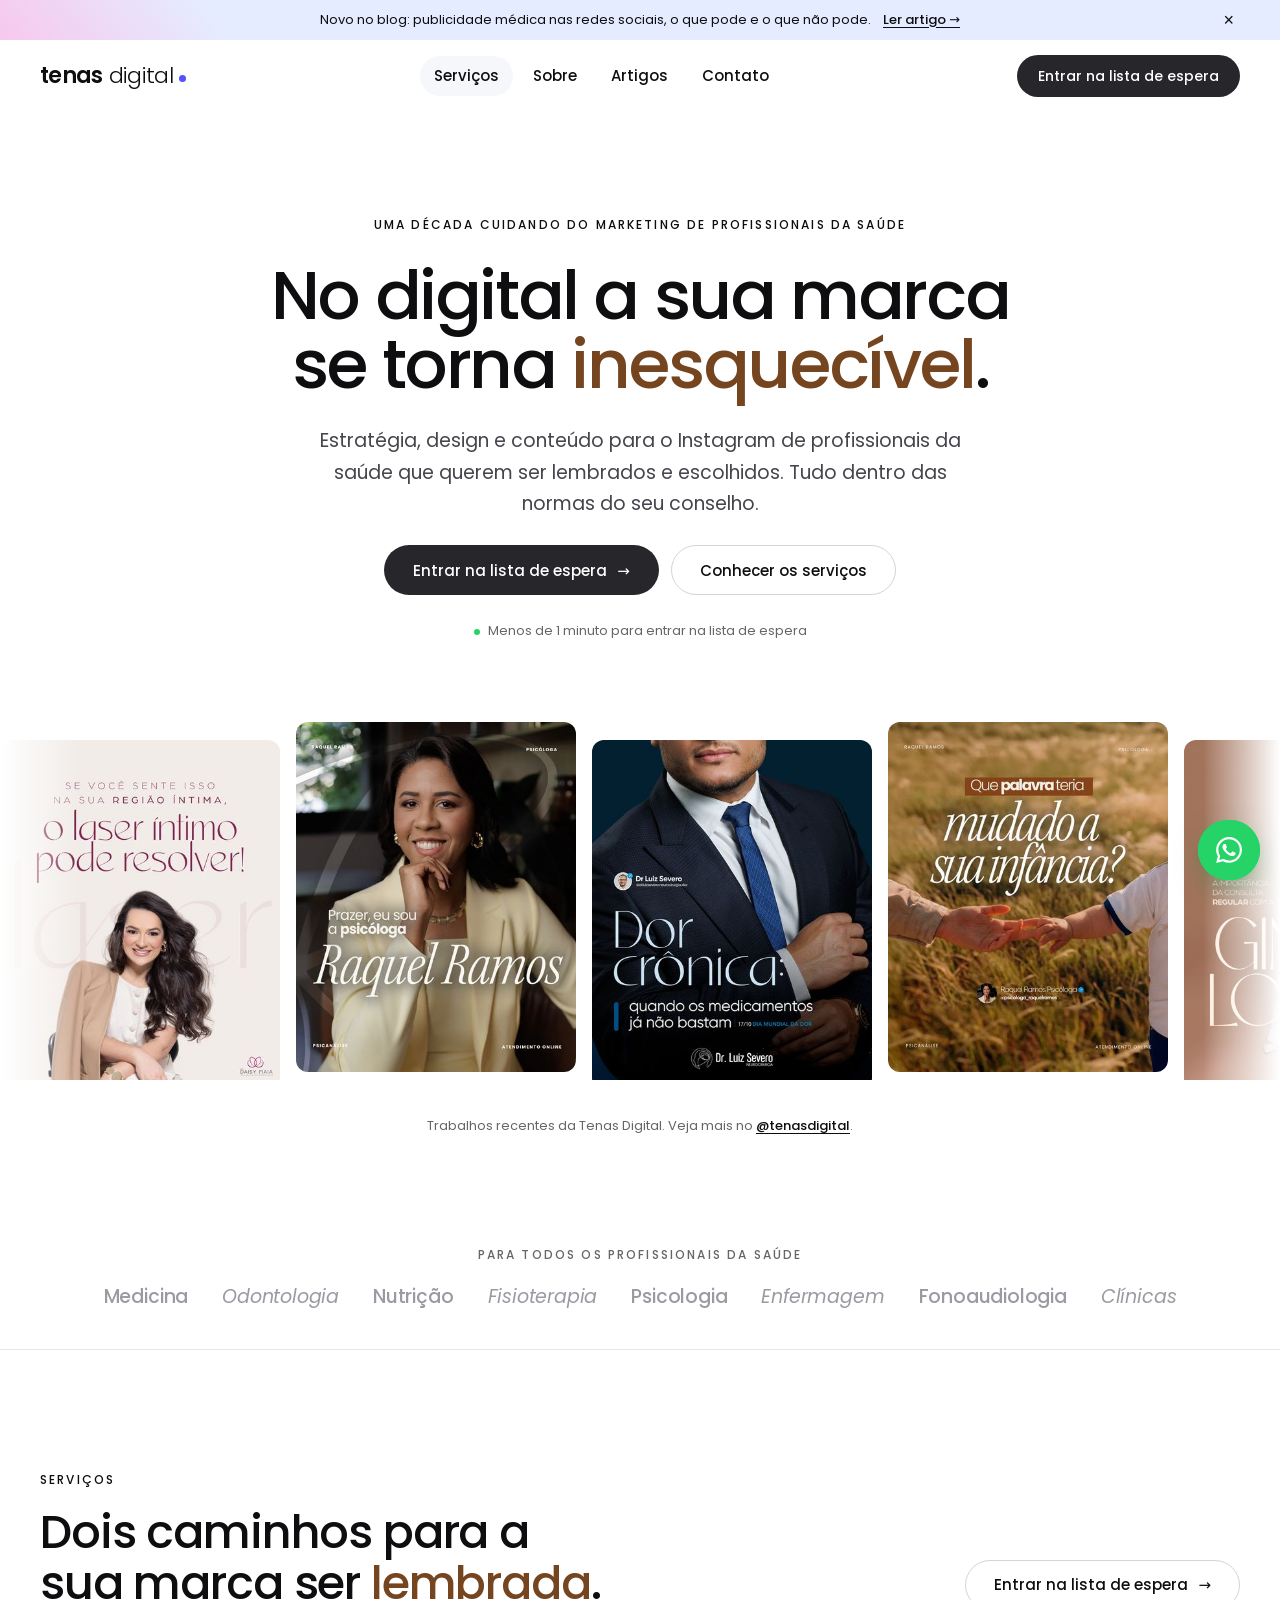
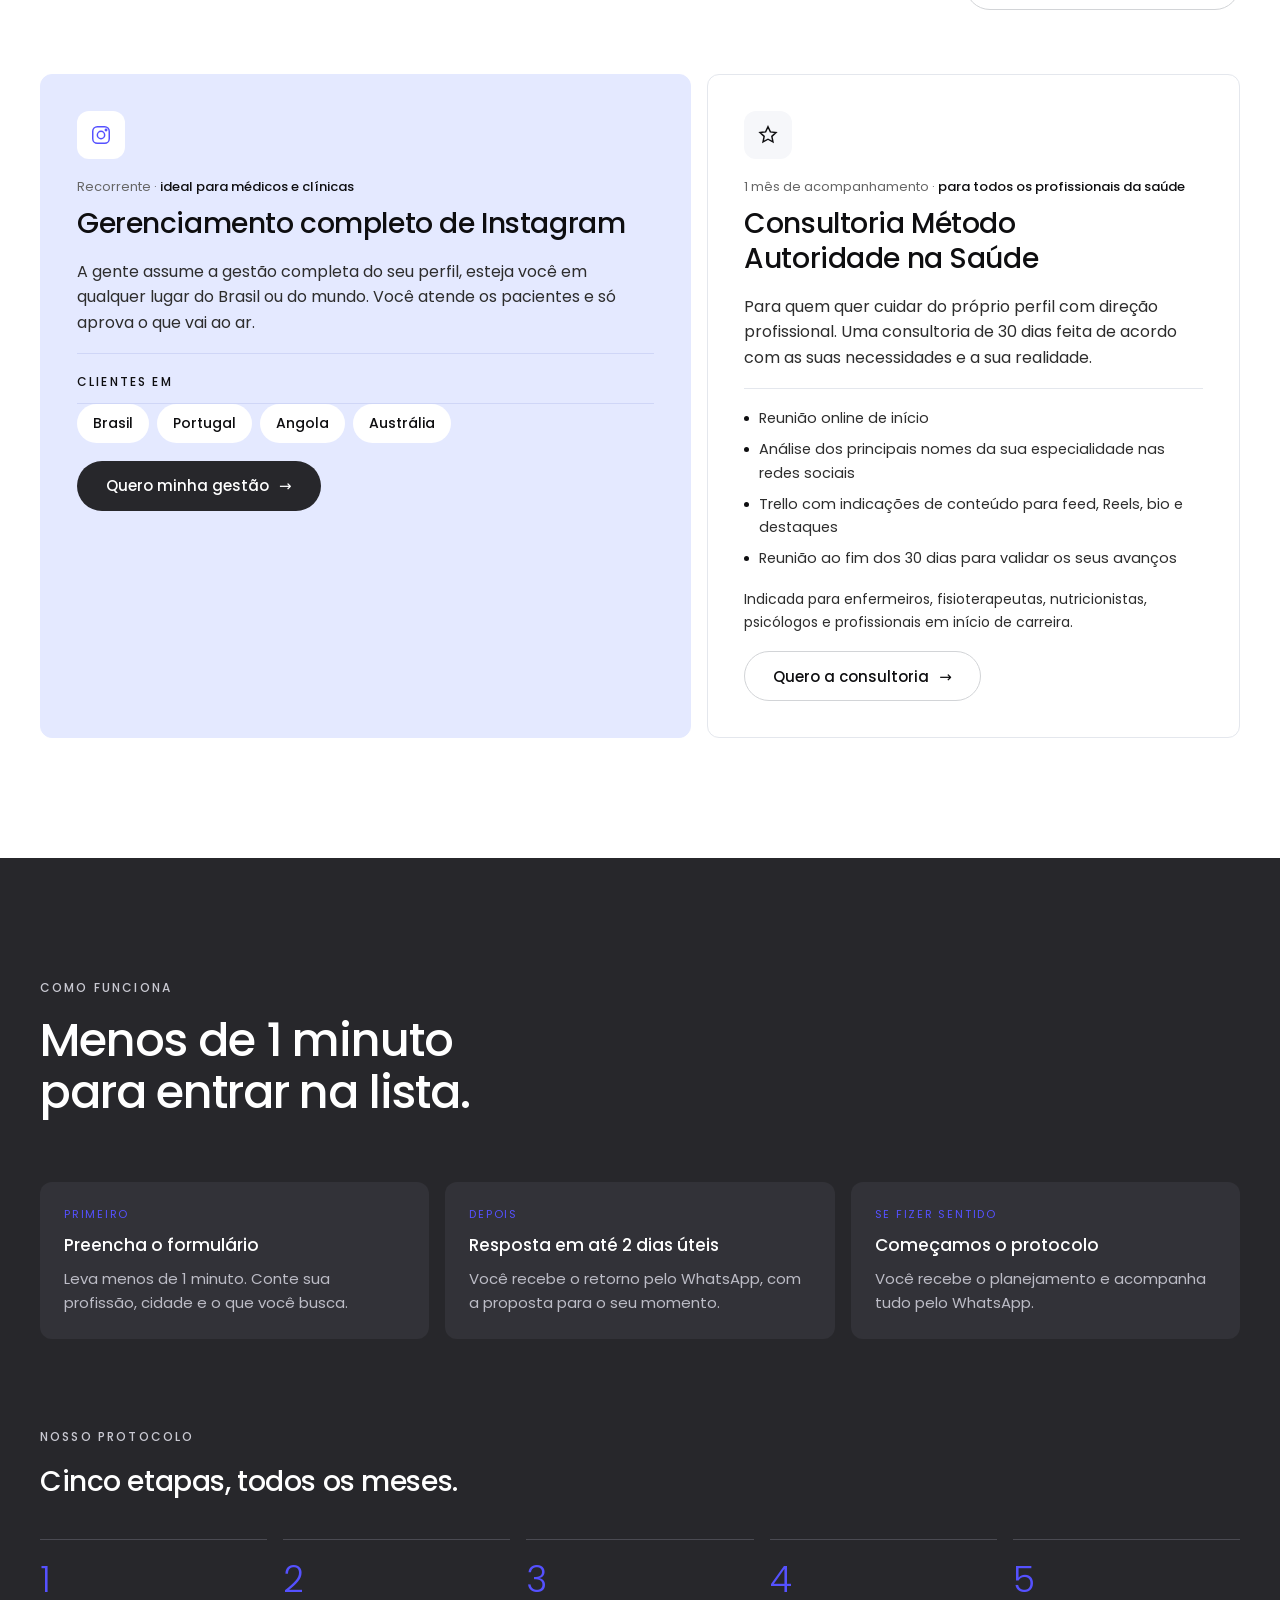
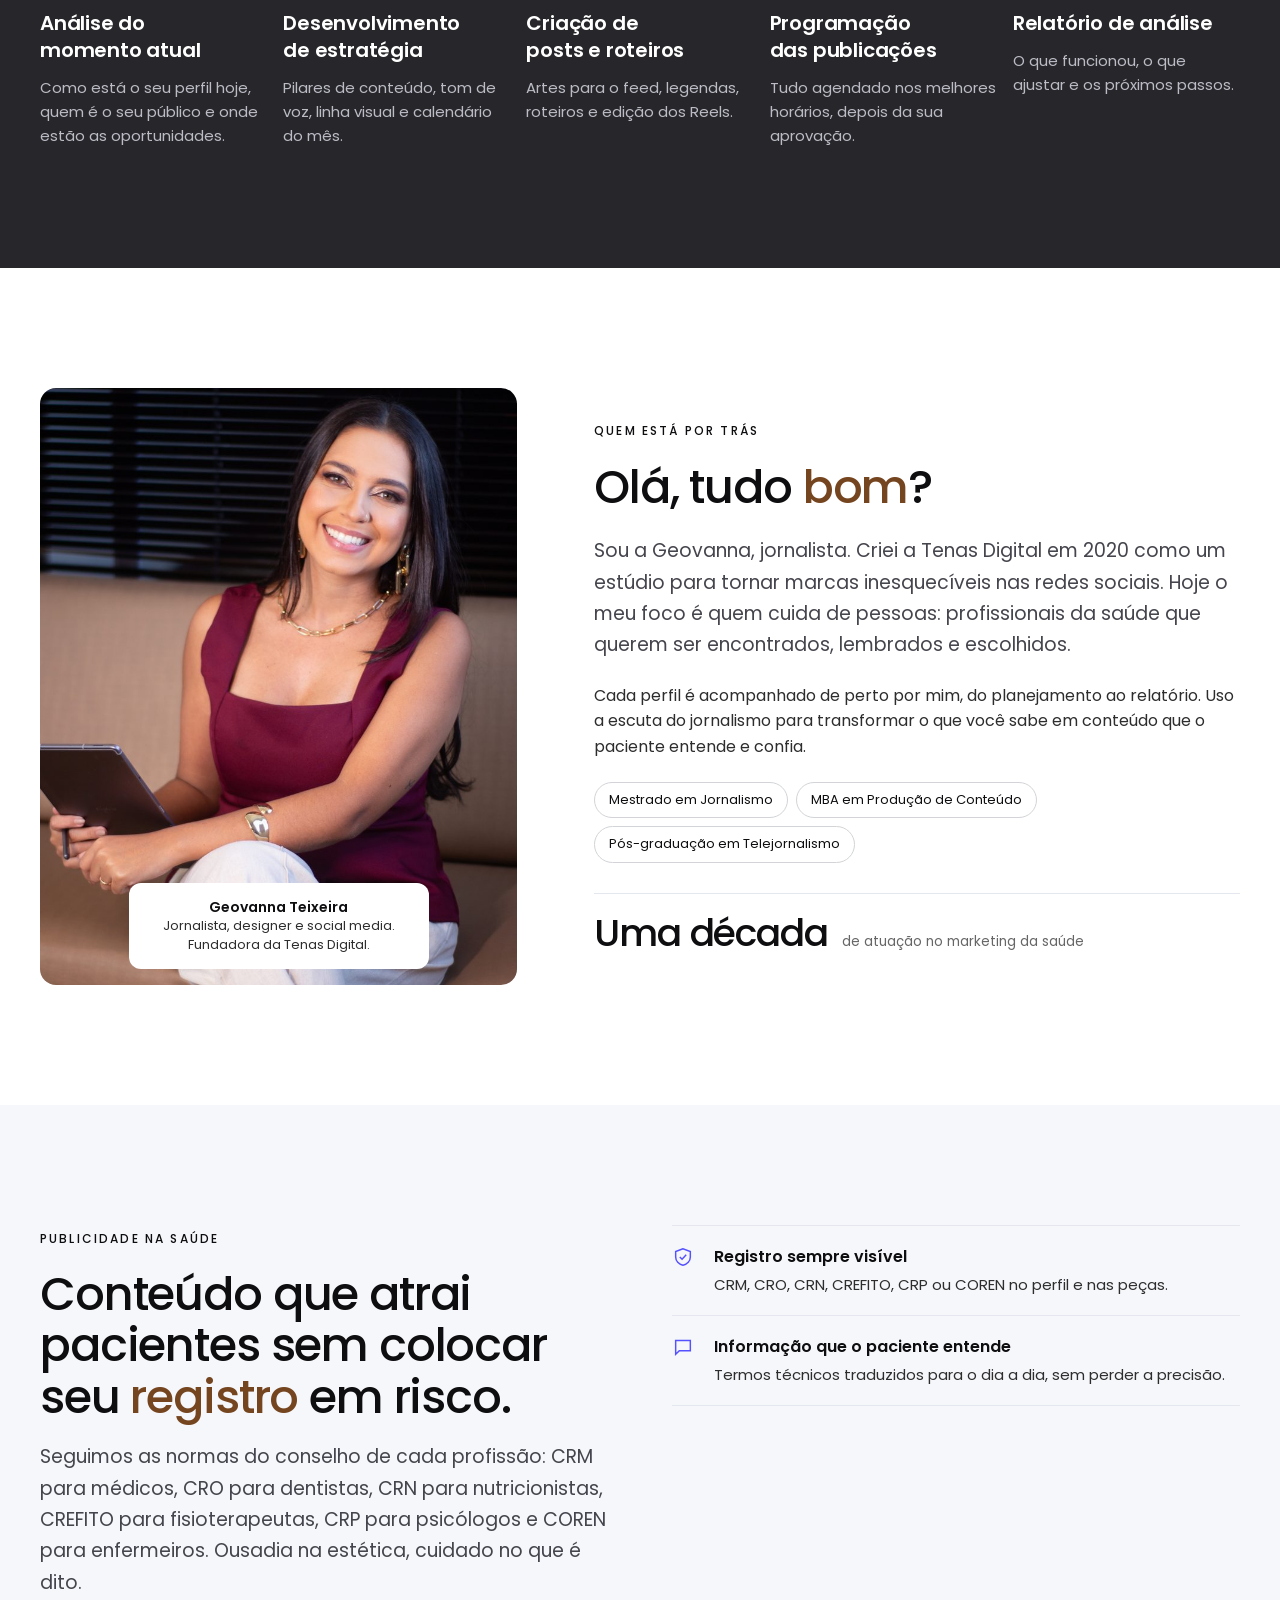
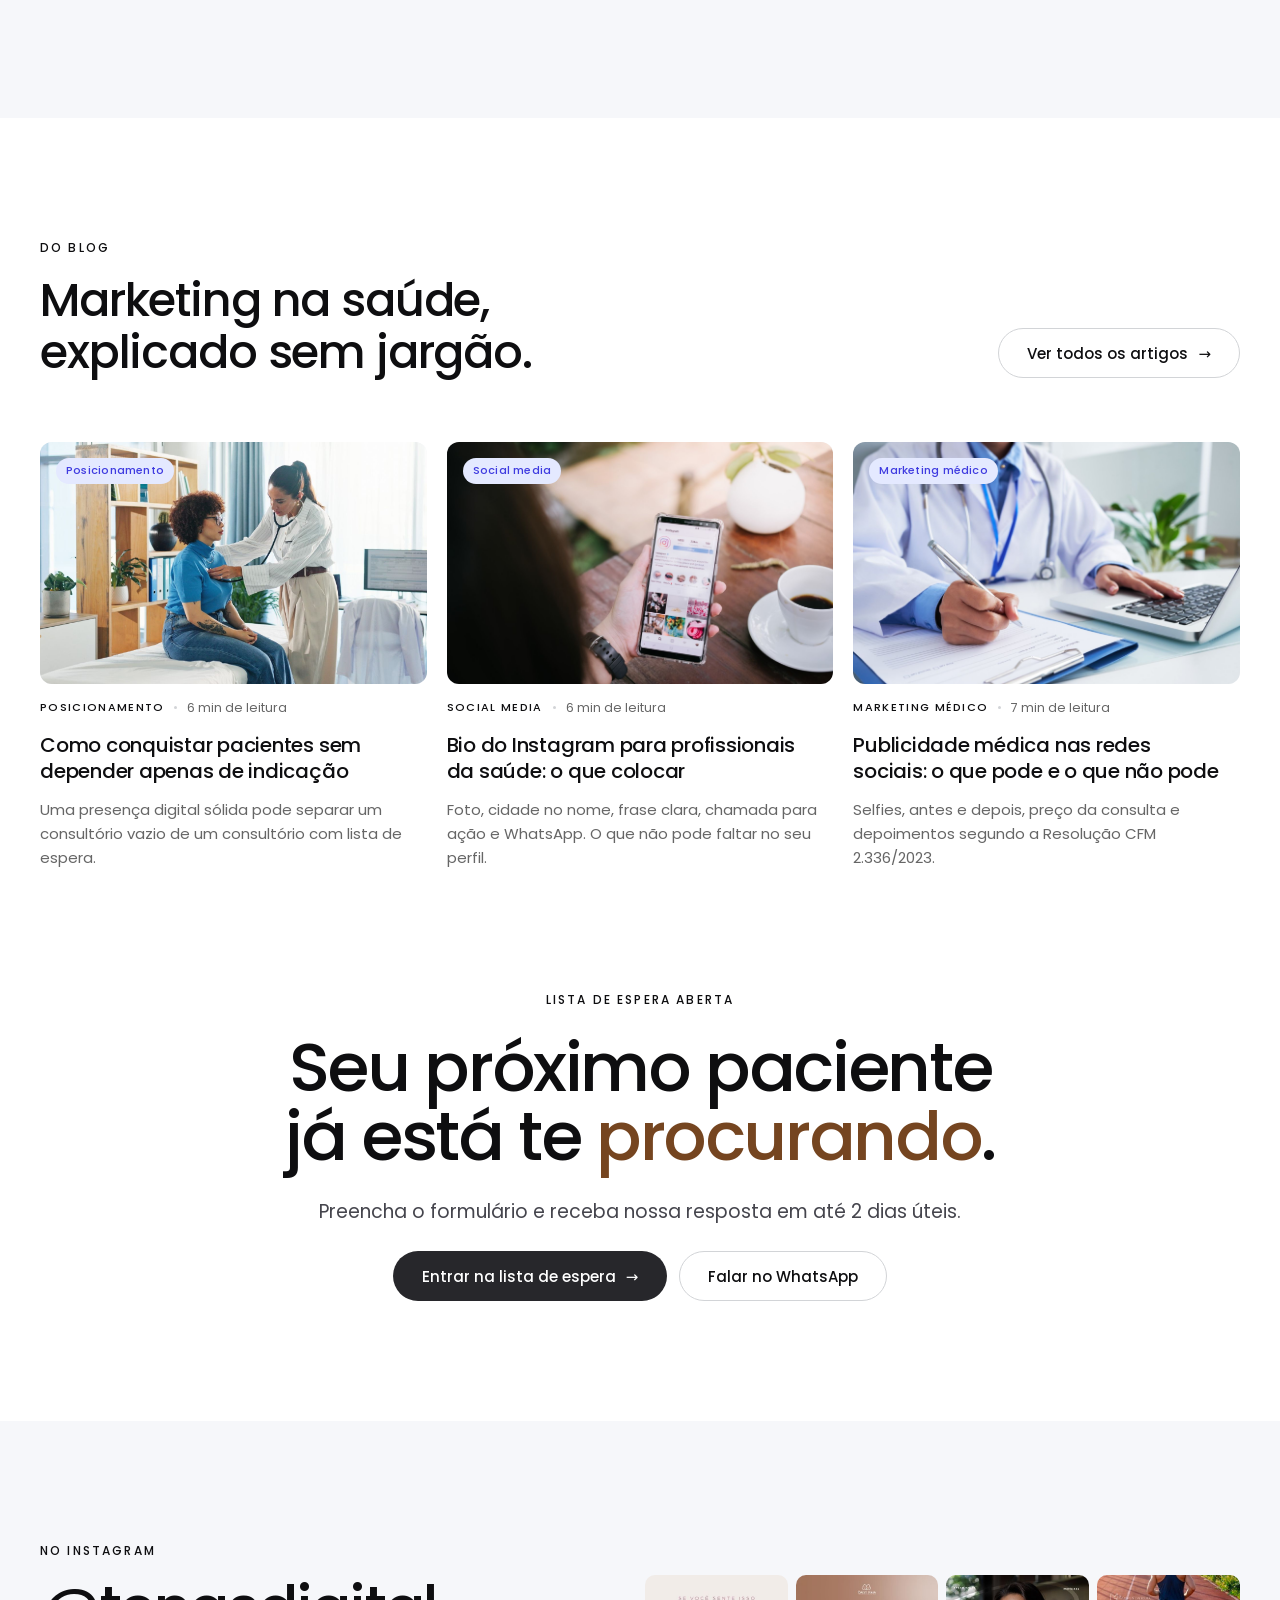
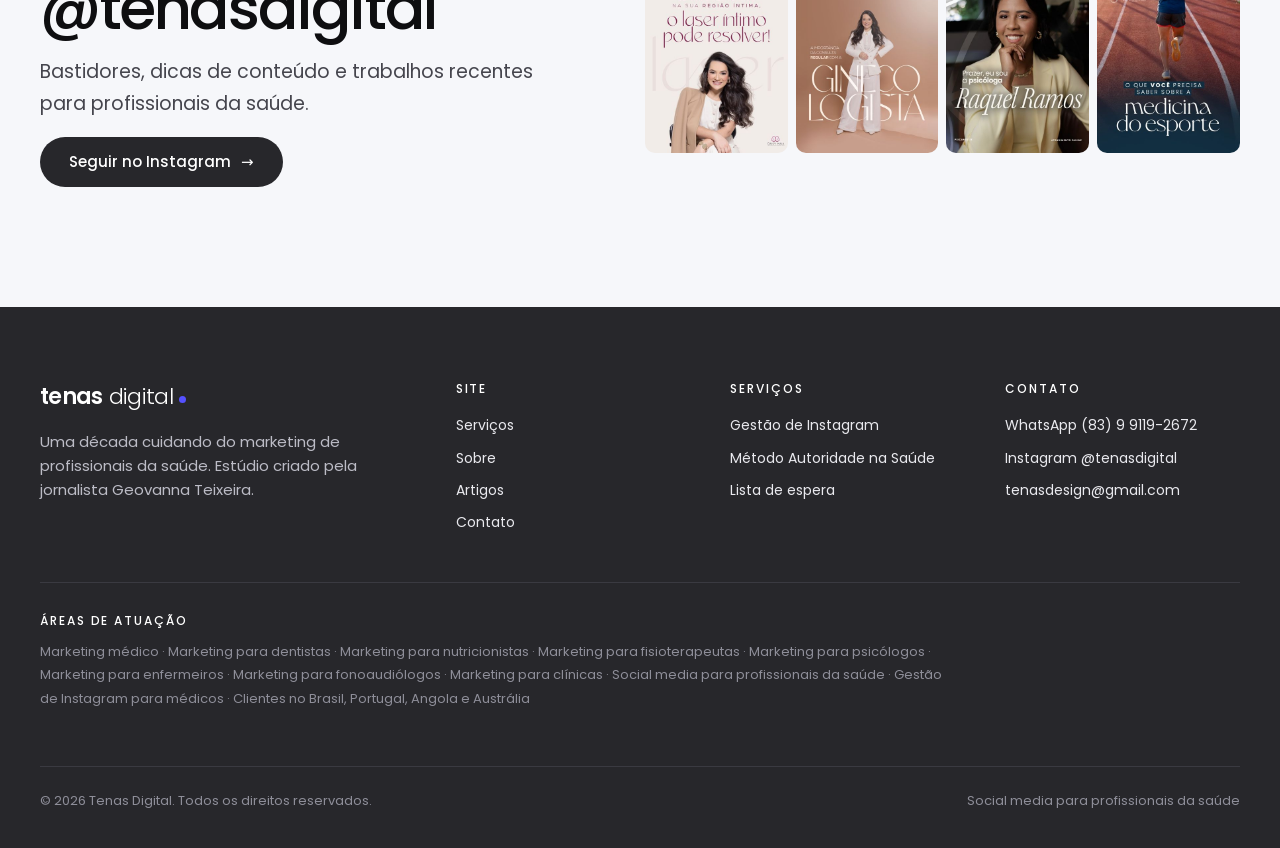
==== index.html @ 64a97215 "Site Tenas Digital Co-Authored-By: Claude Opus 5.5 <noreply@anthropic.com> Claude-Session: https://c" ====
<!doctype html>
<html lang="pt-BR">
<head>
  <meta charset="utf-8">
  <meta name="viewport" content="width=device-width, initial-scale=1, viewport-fit=cover">
  <title>Tenas Digital — Social media para profissionais da saúde</title>
  <meta name="description" content="Uma década cuidando do marketing de profissionais da saúde. Gestão de Instagram e Consultoria Método Autoridade na Saúde.">
  <meta property="og:title" content="Tenas Digital — Social media para profissionais da saúde">
  <meta property="og:description" content="Uma década cuidando do marketing de profissionais da saúde. Gestão de Instagram e Consultoria Método Autoridade na Saúde.">
  <meta property="og:type" content="website">
  <meta property="og:image" content="assets/geovanna.jpg">
  <link rel="icon" href="assets/favicon.svg" type="image/svg+xml">
  <link rel="preconnect" href="https://fonts.googleapis.com">
  <link rel="preconnect" href="https://fonts.gstatic.com" crossorigin>
  <link rel="stylesheet" href="https://fonts.googleapis.com/css2?family=Poppins:wght@300;400;500;600&display=swap">
  <link rel="stylesheet" href="assets/styles.css">
  <script src="assets/main.js" defer></script>
  <script type="application/ld+json">
  {"@context":"https://schema.org","@type":"ProfessionalService","name":"Tenas Digital",
   "description":"Social media, marketing médico e marketing para profissionais da saúde: gestão completa de Instagram e Consultoria Método Autoridade na Saúde.",
   "founder":{"@type":"Person","name":"Geovanna Teixeira","jobTitle":"Jornalista e social media"},
   "foundingDate":"2020","telephone":"+55 83 99119-2672","email":"tenasdesign@gmail.com",
   "sameAs":["https://instagram.com/tenasdigital"],
   "areaServed":["Brasil","Portugal","Angola","Austrália"],
   "knowsAbout":["Marketing médico","Marketing para dentistas","Marketing para nutricionistas","Marketing para fisioterapeutas","Marketing para psicólogos","Marketing para enfermeiros","Marketing para fonoaudiólogos","Marketing para clínicas","Social media para profissionais da saúde","Gestão de Instagram para médicos"]}
  </script>
</head>
<body>

<div class="announce">
  <div class="container">
    <span>Novo no blog: publicidade médica nas redes sociais, o que pode e o que não pode.</span>
    <a href="publicidade-medica-nas-redes-sociais-resolucao-cfm-2336.html">Ler artigo →</a>
    <button class="announce__close" type="button" aria-label="Fechar aviso">×</button>
  </div>
</div>

<header class="nav">
  <div class="container">
    <a class="logo" href="index.html" aria-label="Tenas Digital, início">tenas <em>digital</em><i></i></a>
    <ul class="nav__links">
      <li><a href="index.html" aria-current="page">Serviços</a></li>
      <li><a href="index.html#sobre">Sobre</a></li>
      <li><a href="artigos.html">Artigos</a></li>
      <li><a href="contato.html">Contato</a></li>
      <li class="nav__mobile-cta"><a class="btn btn--dark" href="contato.html">Entrar na lista de espera</a></li>
    </ul>
    <div class="nav__cta">
      <a class="btn btn--dark btn--sm" href="contato.html">Entrar na lista de espera</a>
      <button class="nav__toggle" type="button" aria-label="Abrir menu" aria-expanded="false"><span></span></button>
    </div>
  </div>
</header>

<main>

  <!-- HERO -->
  <section class="hero">
    <div class="container">
      <div class="hero__inner">
        <span class="eyebrow">Uma década cuidando do marketing de profissionais da saúde</span>
        <h1 class="display">No digital a sua marca se torna <span class="accent">inesquecível</span>.</h1>
        <p class="lead">Estratégia, design e conteúdo para o Instagram de profissionais da saúde que querem ser lembrados e escolhidos. Tudo dentro das normas do seu conselho.</p>
        <div class="hero__actions">
          <a class="btn btn--dark" href="contato.html">Entrar na lista de espera <span class="arrow">→</span></a>
          <a class="btn btn--ghost" href="#servicos">Conhecer os serviços</a>
        </div>
        <span class="hero__note">Menos de 1 minuto para entrar na lista de espera</span>
      </div>
    </div>

    <div class="marquee" aria-label="Portfólio: posts criados pela Tenas Digital">
      <div class="marquee__track">
        <figure class="marquee__item"><img src="assets/portfolio/daisy-laser-intimo.jpg" alt="Post sobre laser íntimo para ginecologista" width="432" height="540"></figure>
        <figure class="marquee__item"><img src="assets/portfolio/raquel-apresentacao.jpg" alt="Post de apresentação de psicóloga" width="432" height="540"></figure>
        <figure class="marquee__item"><img src="assets/portfolio/dor-cronica.jpg" alt="Post sobre dor crônica para médico" width="432" height="540"></figure>
        <figure class="marquee__item"><img src="assets/portfolio/raquel-infancia.jpg" alt="Post de psicóloga sobre infância" width="432" height="540"></figure>
        <figure class="marquee__item"><img src="assets/portfolio/ginecologista.jpg" alt="Post sobre consulta regular com ginecologista" width="432" height="540"></figure>
        <figure class="marquee__item"><img src="assets/portfolio/medicina-esporte.jpg" alt="Post sobre medicina do esporte" width="432" height="540"></figure>
        <figure class="marquee__item"><img src="assets/portfolio/raquel-dando-certo.jpg" alt="Post de psicóloga sobre autossabotagem" width="432" height="540"></figure>
        <figure class="marquee__item"><img src="assets/portfolio/gravidez.jpg" alt="Post sobre saúde vascular na gravidez" width="432" height="540"></figure>
        <figure class="marquee__item"><img src="assets/portfolio/cemiterio-vertical.jpg" alt="Post informativo para cemitério vertical" width="432" height="540"></figure>
        <figure class="marquee__item"><img src="assets/portfolio/finados.jpg" alt="Post de horário especial de Finados" width="432" height="540"></figure>
        <figure class="marquee__item"><img src="assets/portfolio/dra-clarissa.jpg" alt="Post de apresentação de cirurgiã vascular" width="432" height="540"></figure>
        <figure class="marquee__item"><img src="assets/portfolio/dr-napoleao.jpg" alt="Post de apresentação de médico de saúde mental" width="432" height="540"></figure>
        <!-- cópia para o loop contínuo -->
        <figure class="marquee__item" aria-hidden="true"><img src="assets/portfolio/daisy-laser-intimo.jpg" alt="" width="432" height="540"></figure>
        <figure class="marquee__item" aria-hidden="true"><img src="assets/portfolio/raquel-apresentacao.jpg" alt="" width="432" height="540"></figure>
        <figure class="marquee__item" aria-hidden="true"><img src="assets/portfolio/dor-cronica.jpg" alt="" width="432" height="540"></figure>
        <figure class="marquee__item" aria-hidden="true"><img src="assets/portfolio/raquel-infancia.jpg" alt="" width="432" height="540"></figure>
        <figure class="marquee__item" aria-hidden="true"><img src="assets/portfolio/ginecologista.jpg" alt="" width="432" height="540"></figure>
        <figure class="marquee__item" aria-hidden="true"><img src="assets/portfolio/medicina-esporte.jpg" alt="" width="432" height="540"></figure>
        <figure class="marquee__item" aria-hidden="true"><img src="assets/portfolio/raquel-dando-certo.jpg" alt="" width="432" height="540"></figure>
        <figure class="marquee__item" aria-hidden="true"><img src="assets/portfolio/gravidez.jpg" alt="" width="432" height="540"></figure>
        <figure class="marquee__item" aria-hidden="true"><img src="assets/portfolio/cemiterio-vertical.jpg" alt="" width="432" height="540"></figure>
        <figure class="marquee__item" aria-hidden="true"><img src="assets/portfolio/finados.jpg" alt="" width="432" height="540"></figure>
        <figure class="marquee__item" aria-hidden="true"><img src="assets/portfolio/dra-clarissa.jpg" alt="" width="432" height="540"></figure>
        <figure class="marquee__item" aria-hidden="true"><img src="assets/portfolio/dr-napoleao.jpg" alt="" width="432" height="540"></figure>
      </div>
    </div>
    <p class="marquee-caption container">Trabalhos recentes da Tenas Digital. Veja mais no <a href="https://instagram.com/tenasdigital" target="_blank" rel="noopener">@tenasdigital</a>.</p>
  </section>

  <!-- PROFISSÕES -->
  <section class="specialties" aria-label="Profissionais atendidos" style="margin-top:clamp(48px,6vw,72px)">
    <div class="container">
      <span class="eyebrow eyebrow--muted">Para todos os profissionais da saúde</span>
      <ul>
        <li>Medicina</li><li>Odontologia</li><li>Nutrição</li><li>Fisioterapia</li>
        <li>Psicologia</li><li>Enfermagem</li><li>Fonoaudiologia</li><li>Clínicas</li>
      </ul>
    </div>
  </section>

  <!-- SERVIÇOS -->
  <section class="section" id="servicos">
    <div class="container">
      <div class="section-head section-head--split">
        <div style="display:grid;gap:18px">
          <span class="eyebrow">Serviços</span>
          <h2 class="h-lg">Dois caminhos para a sua marca ser <span class="accent">lembrada</span>.</h2>
        </div>
        <a class="btn btn--ghost" href="contato.html">Entrar na lista de espera <span class="arrow">→</span></a>
      </div>

      <div class="offers">
        <article class="service service--feature">
          <div class="service__icon"><svg viewBox="0 0 24 24" fill="none" stroke="currentColor" stroke-width="1.6"><rect x="3" y="3" width="18" height="18" rx="5"/><circle cx="12" cy="12" r="4"/><circle cx="17.5" cy="6.5" r=".8" fill="currentColor"/></svg></div>
          <div style="display:grid;gap:8px">
            <span class="service__for">Recorrente · <b>ideal para médicos e clínicas</b></span>
            <h3 class="h-md">Gerenciamento completo de Instagram</h3>
          </div>
          <p>A gente assume a gestão completa do seu perfil, esteja você em qualquer lugar do Brasil ou do mundo. Você atende os pacientes e só aprova o que vai ao ar.</p>
          <div class="countries">
            <span class="eyebrow">Clientes em</span>
            <ul><li>Brasil</li><li>Portugal</li><li>Angola</li><li>Austrália</li></ul>
          </div>
          <a class="btn btn--dark" href="contato.html">Quero minha gestão <span class="arrow">→</span></a>
        </article>

        <article class="service">
          <div class="service__icon"><svg viewBox="0 0 24 24" fill="none" stroke="currentColor" stroke-width="1.6"><path d="M12 3l2.6 5.6 6.1.7-4.5 4.2 1.2 6L12 16.6 6.6 19.5l1.2-6L3.3 9.3l6.1-.7L12 3Z"/></svg></div>
          <div style="display:grid;gap:8px">
            <span class="service__for">1 mês de acompanhamento · <b>para todos os profissionais da saúde</b></span>
            <h3 class="h-md">Consultoria Método Autoridade na Saúde</h3>
          </div>
          <p>Para quem quer cuidar do próprio perfil com direção profissional. Uma consultoria de 30 dias feita de acordo com as suas necessidades e a sua realidade.</p>
          <ul>
            <li>Reunião online de início</li>
            <li>Análise dos principais nomes da sua especialidade nas redes sociais</li>
            <li>Trello com indicações de conteúdo para feed, Reels, bio e destaques</li>
            <li>Reunião ao fim dos 30 dias para validar os seus avanços</li>
          </ul>
          <p class="small">Indicada para enfermeiros, fisioterapeutas, nutricionistas, psicólogos e profissionais em início de carreira.</p>
          <a class="btn btn--ghost" href="contato.html">Quero a consultoria <span class="arrow">→</span></a>
        </article>
      </div>
    </div>
  </section>

  <!-- COMO FUNCIONA -->
  <section class="section section--dark" id="como-funciona">
    <div class="container">
      <div class="section-head">
        <span class="eyebrow">Como funciona</span>
        <h2 class="h-lg">Menos de 1 minuto para entrar na lista.</h2>
      </div>

      <div class="waitlist">
        <div><span class="k">Primeiro</span><b>Preencha o formulário</b><p>Leva menos de 1 minuto. Conte sua profissão, cidade e o que você busca.</p></div>
        <div><span class="k">Depois</span><b>Resposta em até 2 dias úteis</b><p>Você recebe o retorno pelo WhatsApp, com a proposta para o seu momento.</p></div>
        <div><span class="k">Se fizer sentido</span><b>Começamos o protocolo</b><p>Você recebe o planejamento e acompanha tudo pelo WhatsApp.</p></div>
      </div>

      <div class="section-head" style="margin-bottom:40px">
        <span class="eyebrow">Nosso protocolo</span>
        <h3 class="h-md" style="color:#fff">Cinco etapas, todos os meses.</h3>
      </div>
      <ol class="steps steps--5">
        <li class="step"><span class="step__n">1</span><h3 class="h-sm">Análise do momento atual</h3><p>Como está o seu perfil hoje, quem é o seu público e onde estão as oportunidades.</p></li>
        <li class="step"><span class="step__n">2</span><h3 class="h-sm">Desenvolvimento de estratégia</h3><p>Pilares de conteúdo, tom de voz, linha visual e calendário do mês.</p></li>
        <li class="step"><span class="step__n">3</span><h3 class="h-sm">Criação de posts e roteiros</h3><p>Artes para o feed, legendas, roteiros e edição dos Reels.</p></li>
        <li class="step"><span class="step__n">4</span><h3 class="h-sm">Programação das publicações</h3><p>Tudo agendado nos melhores horários, depois da sua aprovação.</p></li>
        <li class="step"><span class="step__n">5</span><h3 class="h-sm">Relatório de análise</h3><p>O que funcionou, o que ajustar e os próximos passos.</p></li>
      </ol>
    </div>
  </section>

  <!-- SOBRE -->
  <section class="section" id="sobre">
    <div class="container about">
      <div class="about__photo">
        <img src="assets/geovanna.jpg" alt="Geovanna Teixeira, fundadora da Tenas Digital" width="800" height="1422" loading="lazy">
        <div class="about__badge"><b>Geovanna Teixeira</b>Jornalista, designer e social media. Fundadora da Tenas Digital.</div>
      </div>
      <div class="about__body">
        <span class="eyebrow">Quem está por trás</span>
        <h2 class="h-lg">Olá, tudo <span class="accent">bom</span>?</h2>
        <p class="lead">Sou a Geovanna, jornalista. Criei a Tenas Digital em 2020 como um estúdio para tornar marcas inesquecíveis nas redes sociais. Hoje o meu foco é quem cuida de pessoas: profissionais da saúde que querem ser encontrados, lembrados e escolhidos.</p>
        <p>Cada perfil é acompanhado de perto por mim, do planejamento ao relatório. Uso a escuta do jornalismo para transformar o que você sabe em conteúdo que o paciente entende e confia.</p>
        <ul class="creds">
          <li>Mestrado em Jornalismo</li>
          <li>MBA em Produção de Conteúdo</li>
          <li>Pós-graduação em Telejornalismo</li>
        </ul>
        <ul class="facts facts--one">
          <li><b>Uma década</b><span>de atuação no marketing da saúde</span></li>
        </ul>
      </div>
    </div>
  </section>

  <!-- NORMAS -->
  <section class="section section--soft">
    <div class="container ethics">
      <div>
        <span class="eyebrow">Publicidade na saúde</span>
        <h2 class="h-lg" style="margin-top:18px">Conteúdo que atrai pacientes sem colocar seu <span class="accent">registro</span> em risco.</h2>
        <p class="lead">Seguimos as normas do conselho de cada profissão: CRM para médicos, CRO para dentistas, CRN para nutricionistas, CREFITO para fisioterapeutas, CRP para psicólogos e COREN para enfermeiros. Ousadia na estética, cuidado no que é dito.</p>
      </div>
      <ul class="ethics__list">
        <li>
          <svg viewBox="0 0 24 24" fill="none" stroke="currentColor" stroke-width="1.6"><path d="M12 3 4 6v6c0 4.4 3.4 8.2 8 9 4.6-.8 8-4.6 8-9V6l-8-3Z"/><path d="m8.5 12 2.5 2.5 4.5-5"/></svg>
          <div><b>Registro sempre visível</b><span>CRM, CRO, CRN, CREFITO, CRP ou COREN no perfil e nas peças.</span></div>
        </li>
        <li>
          <svg viewBox="0 0 24 24" fill="none" stroke="currentColor" stroke-width="1.6"><path d="M4 5h16v11H8l-4 4V5Z"/></svg>
          <div><b>Informação que o paciente entende</b><span>Termos técnicos traduzidos para o dia a dia, sem perder a precisão.</span></div>
        </li>
      </ul>
    </div>
  </section>

  <!-- ARTIGOS -->
  <section class="section">
    <div class="container">
      <div class="section-head section-head--split">
        <div style="display:grid;gap:18px">
          <span class="eyebrow">Do blog</span>
          <h2 class="h-lg">Marketing na saúde, explicado sem jargão.</h2>
        </div>
        <a class="btn btn--ghost" href="artigos.html">Ver todos os artigos <span class="arrow">→</span></a>
      </div>
      <div class="articles">
        <a class="card" href="como-conquistar-pacientes-sem-depender-de-indicacao.html">
          <div class="thumb thumb--photo"><img src="assets/artigos/como-conquistar-pacientes-sem-depender-de-indicacao.jpg" alt="" loading="lazy"><span class="tag thumb__tag">Posicionamento</span></div>
          <div class="meta"><span class="cat">Posicionamento</span><span class="sep"></span><span>6 min de leitura</span></div>
          <h3>Como conquistar pacientes sem depender apenas de indicação</h3>
          <p>Uma presença digital sólida pode separar um consultório vazio de um consultório com lista de espera.</p>
        </a>
        <a class="card" href="bio-do-instagram-para-profissionais-da-saude.html">
          <div class="thumb thumb--photo"><img src="assets/artigos/bio-do-instagram-para-profissionais-da-saude.jpg" alt="" loading="lazy"><span class="tag thumb__tag">Social media</span></div>
          <div class="meta"><span class="cat">Social media</span><span class="sep"></span><span>6 min de leitura</span></div>
          <h3>Bio do Instagram para profissionais da saúde: o que colocar</h3>
          <p>Foto, cidade no nome, frase clara, chamada para ação e WhatsApp. O que não pode faltar no seu perfil.</p>
        </a>
        <a class="card" href="publicidade-medica-nas-redes-sociais-resolucao-cfm-2336.html">
          <div class="thumb thumb--photo"><img src="assets/artigos/publicidade-medica-nas-redes-sociais-resolucao-cfm-2336.jpg" alt="" loading="lazy"><span class="tag thumb__tag">Marketing médico</span></div>
          <div class="meta"><span class="cat">Marketing médico</span><span class="sep"></span><span>7 min de leitura</span></div>
          <h3>Publicidade médica nas redes sociais: o que pode e o que não pode</h3>
          <p>Selfies, antes e depois, preço da consulta e depoimentos segundo a Resolução CFM 2.336/2023.</p>
        </a>
      </div>
    </div>
  </section>

  <!-- CTA FINAL -->
  <section class="section cta-band" style="padding-top:0">
    <div class="container">
      <span class="eyebrow">Lista de espera aberta</span>
      <h2 class="display" style="max-width:820px">Seu próximo paciente já está te <span class="accent">procurando</span>.</h2>
      <p class="lead">Preencha o formulário e receba nossa resposta em até 2 dias úteis.</p>
      <div class="hero__actions">
        <a class="btn btn--dark" href="contato.html">Entrar na lista de espera <span class="arrow">→</span></a>
        <a class="btn btn--ghost" data-wa="" href="https://wa.me/5583991192672">Falar no WhatsApp</a>
      </div>
    </div>
  </section>

</main>

<section class="section section--soft" aria-label="Instagram da Tenas Digital">
  <div class="container insta">
    <div style="display:grid;gap:18px">
      <span class="eyebrow">No Instagram</span>
      <a class="insta__handle" href="https://instagram.com/tenasdigital" target="_blank" rel="noopener">@tenasdigital</a>
      <p class="lead">Bastidores, dicas de conteúdo e trabalhos recentes para profissionais da saúde.</p>
      <a class="btn btn--dark" style="justify-self:start" href="https://instagram.com/tenasdigital" target="_blank" rel="noopener">Seguir no Instagram <span class="arrow">→</span></a>
    </div>
    <div class="insta__grid">
      <a href="https://instagram.com/tenasdigital" target="_blank" rel="noopener"><img src="assets/portfolio/daisy-laser-intimo.jpg" alt="Post para ginecologista" loading="lazy"></a>
      <a href="https://instagram.com/tenasdigital" target="_blank" rel="noopener"><img src="assets/portfolio/ginecologista.jpg" alt="Post para ginecologista" loading="lazy"></a>
      <a href="https://instagram.com/tenasdigital" target="_blank" rel="noopener"><img src="assets/portfolio/raquel-apresentacao.jpg" alt="Post de apresentação de psicóloga" loading="lazy"></a>
      <a href="https://instagram.com/tenasdigital" target="_blank" rel="noopener"><img src="assets/portfolio/medicina-esporte.jpg" alt="Post sobre medicina do esporte" loading="lazy"></a>
    </div>
  </div>
</section>

<footer class="footer">
  <div class="container">
    <div class="footer__grid">
      <div class="footer__about">
        <a class="logo" href="index.html">tenas <em>digital</em><i></i></a>
        <p>Uma década cuidando do marketing de profissionais da saúde. Estúdio criado pela jornalista Geovanna Teixeira.</p>
      </div>
      <div>
        <h4>Site</h4>
        <ul><li><a href="index.html">Serviços</a></li><li><a href="index.html#sobre">Sobre</a></li><li><a href="artigos.html">Artigos</a></li><li><a href="contato.html">Contato</a></li></ul>
      </div>
      <div>
        <h4>Serviços</h4>
        <ul><li><a href="index.html#servicos">Gestão de Instagram</a></li><li><a href="index.html#servicos">Método Autoridade na Saúde</a></li><li><a href="contato.html">Lista de espera</a></li></ul>
      </div>
      <div>
        <h4>Contato</h4>
        <ul>
          <li><a data-wa="" href="https://wa.me/5583991192672">WhatsApp (83) 9 9119-2672</a></li>
          <li><a href="https://instagram.com/tenasdigital" target="_blank" rel="noopener">Instagram @tenasdigital</a></li>
          <li><a href="mailto:tenasdesign@gmail.com">tenasdesign@gmail.com</a></li>
        </ul>
      </div>
    </div>
    <div class="footer__areas">
      <h4>Áreas de atuação</h4>
      <p>Marketing médico · Marketing para dentistas · Marketing para nutricionistas · Marketing para fisioterapeutas · Marketing para psicólogos · Marketing para enfermeiros · Marketing para fonoaudiólogos · Marketing para clínicas · Social media para profissionais da saúde · Gestão de Instagram para médicos · Clientes no Brasil, Portugal, Angola e Austrália</p>
    </div>
    <div class="footer__bottom">
      <span>© <span data-year>2026</span> Tenas Digital. Todos os direitos reservados.</span>
      <span>Social media para profissionais da saúde</span>
    </div>
  </div>
</footer>

<a class="wa-float" data-wa="" href="https://wa.me/5583991192672" aria-label="Fale conosco pelo WhatsApp">
  <svg viewBox="0 0 24 24" fill="currentColor" aria-hidden="true"><path d="M17.472 14.382c-.297-.149-1.758-.867-2.03-.967-.273-.099-.471-.148-.67.15-.197.297-.767.966-.94 1.164-.173.199-.347.223-.644.075-.297-.15-1.255-.463-2.39-1.475-.883-.788-1.48-1.761-1.653-2.059-.173-.297-.018-.458.13-.606.134-.133.298-.347.446-.52.149-.174.198-.298.298-.497.099-.198.05-.371-.025-.52-.075-.149-.669-1.612-.916-2.207-.242-.579-.487-.5-.669-.51-.173-.008-.371-.01-.57-.01-.198 0-.52.074-.792.372-.272.297-1.04 1.016-1.04 2.479 0 1.462 1.065 2.875 1.213 3.074.149.198 2.096 3.2 5.077 4.487.709.306 1.262.489 1.694.625.712.227 1.36.195 1.871.118.571-.085 1.758-.719 2.006-1.413.248-.694.248-1.289.173-1.413-.074-.124-.272-.198-.57-.347m-5.421 7.403h-.004a9.87 9.87 0 0 1-5.031-1.378l-.361-.214-3.741.982.998-3.648-.235-.374a9.86 9.86 0 0 1-1.51-5.26c.001-5.45 4.436-9.884 9.888-9.884 2.64 0 5.122 1.03 6.988 2.898a9.825 9.825 0 0 1 2.893 6.994c-.003 5.45-4.437 9.884-9.885 9.884m8.413-18.297A11.815 11.815 0 0 0 12.05 0C5.495 0 .16 5.335.157 11.892c0 2.096.547 4.142 1.588 5.945L.057 24l6.305-1.654a11.882 11.882 0 0 0 5.683 1.448h.005c6.554 0 11.89-5.335 11.893-11.893a11.821 11.821 0 0 0-3.48-8.413Z"/></svg>
  <span>Fale conosco</span>
</a>

</body>
</html>
---- assets/styles.css ----
/* Tenas Digital — editorial, claro, um acento violeta.
   Layout: container 1200px, seções brancas alternando com faixas obsidian. */
:root {
  --ink: #0e0e10;
  --text: #2d2d2d;
  --muted: #666666;
  --line: #e4e7ed;
  --line-strong: #d2d4d7;
  --bg: #ffffff;
  --soft: #f6f7fa;
  --wash: #e4e9ff;
  --obsidian: #27272b;
  --obsidian-2: #323238;
  --iris: #5551ff;
  --iris-dark: #3f3be0;
  --orchid: #a95ef8;
  --wa: #25d366;

  --font-sans: "Poppins", ui-sans-serif, system-ui, -apple-system, "Segoe UI", Roboto, sans-serif;
  --font-serif: var(--font-sans);

  --radius-card: 12px;
  --radius-pill: 60px;
  --max: 1200px;
  --gutter: max(20px, env(safe-area-inset-left, 0px));
  --gutter-r: max(20px, env(safe-area-inset-right, 0px));
  color-scheme: light;
}

*, *::before, *::after { box-sizing: border-box; }
[hidden] { display: none !important; }
html { -webkit-text-size-adjust: 100%; scroll-behavior: smooth; }
body {
  margin: 0;
  background: var(--bg);
  color: var(--text);
  font-family: var(--font-sans);
  font-size: 16px;
  line-height: 1.6;
  font-feature-settings: "liga" 0;
  -webkit-font-smoothing: antialiased;
}
img { max-width: 100%; display: block; }
a { color: inherit; }
h1, h2, h3, h4 { color: var(--ink); margin: 0; text-wrap: balance; font-weight: 500; }
p { margin: 0; }
:focus-visible { outline: 2px solid var(--iris); outline-offset: 3px; border-radius: 6px; }
@media (prefers-reduced-motion: reduce) {
  html { scroll-behavior: auto; }
  *, *::before, *::after { transition: none !important; animation: none !important; }
}

.container {
  width: 100%;
  max-width: calc(var(--max) + 40px);
  margin-inline: auto;
  padding-left: var(--gutter);
  padding-right: var(--gutter-r);
}

/* ---------- Tipografia ---------- */
.eyebrow {
  font-size: 12px;
  font-weight: 500;
  letter-spacing: 0.18em;
  text-transform: uppercase;
  color: var(--ink);
}
.eyebrow--muted { color: var(--muted); }
.display {
  font-size: clamp(40px, 6.4vw, 68px);
  line-height: 1.02;
  letter-spacing: -0.035em;
  font-weight: 500;
}
.h-lg { font-size: clamp(32px, 4.2vw, 46px); line-height: 1.12; letter-spacing: -0.025em; }
.h-md { font-size: clamp(24px, 2.6vw, 28px); line-height: 1.25; letter-spacing: -0.015em; }
.h-sm { font-size: 20px; line-height: 1.35; letter-spacing: -0.01em; font-weight: 600; }
.accent {
  font-family: var(--font-serif);
  font-style: italic;
  font-weight: 400;
  color: var(--orchid);
  letter-spacing: -0.01em;
}
.lead {
  font-family: var(--font-serif);
  font-size: clamp(19px, 1.8vw, 22px);
  line-height: 1.5;
  color: var(--text);
  max-width: 34em;
}
.small { font-size: 14px; color: var(--muted); }

/* ---------- Botões ---------- */
.btn {
  display: inline-flex;
  align-items: center;
  justify-content: center;
  gap: 10px;
  min-height: 50px;
  padding: 14px 28px;
  border-radius: var(--radius-pill);
  font: 500 15px/1 var(--font-sans);
  text-decoration: none;
  border: 1.5px solid transparent;
  cursor: pointer;
  transition: background-color .2s ease, color .2s ease, border-color .2s ease, transform .2s ease;
  white-space: nowrap;
}
.btn:hover { transform: translateY(-1px); }
.btn--dark { background: var(--obsidian); color: #fff; }
.btn--dark:hover { background: #000; }
.btn--iris { background: var(--iris); color: #fff; }
.btn--iris:hover { background: var(--iris-dark); }
.btn--ghost { background: transparent; color: var(--ink); border-color: var(--line-strong); }
.btn--ghost:hover { border-color: var(--ink); }
.btn--light { background: #fff; color: var(--ink); }
.btn--light:hover { background: var(--wash); }
.btn--sm { min-height: 42px; padding: 10px 20px; font-size: 14px; }
.btn svg { width: 18px; height: 18px; flex: none; }
.arrow { transition: transform .2s ease; }
a:hover > .arrow, .btn:hover .arrow { transform: translateX(3px); }

/* ---------- Faixa de anúncio ---------- */
.announce {
  background: linear-gradient(50deg, #f7c8ed 0, #e5ecff 180px, #e5ecff 100%);
  font-size: 13px;
  color: var(--ink);
}
.announce .container {
  display: flex; align-items: center; justify-content: center; gap: 12px;
  min-height: 40px; padding-block: 8px; position: relative; text-align: center;
}
.announce a { font-weight: 500; text-underline-offset: 3px; }
.announce__close {
  position: absolute; right: var(--gutter-r); top: 50%; transform: translateY(-50%);
  background: none; border: 0; cursor: pointer; font-size: 18px; line-height: 1; color: var(--ink); padding: 6px;
}

/* ---------- Navegação ---------- */
.nav {
  position: sticky; top: 0; z-index: 50;
  background: rgba(255,255,255,.88);
  backdrop-filter: saturate(160%) blur(14px);
  -webkit-backdrop-filter: saturate(160%) blur(14px);
  border-bottom: 1px solid transparent;
  transition: border-color .2s ease;
}
.nav.is-scrolled { border-bottom-color: var(--line); }
.nav .container { display: flex; align-items: center; justify-content: space-between; gap: 24px; min-height: 72px; }
.logo {
  display: inline-flex; align-items: baseline; gap: 6px; text-decoration: none; color: var(--ink);
  font-size: 22px; font-weight: 600; letter-spacing: -0.03em;
}
.logo em { font-family: var(--font-serif); font-weight: 400; font-style: italic; letter-spacing: -0.01em; color: var(--ink); }
.logo i { display: inline-block; width: 7px; height: 7px; border-radius: 50%; background: var(--iris); transform: translateY(-1px); }
.nav__links { display: flex; align-items: center; gap: 6px; list-style: none; margin: 0; padding: 0; }
.nav__links a {
  display: inline-block; padding: 8px 14px; border-radius: var(--radius-pill);
  text-decoration: none; font-size: 15px; font-weight: 500; color: var(--ink);
}
.nav__links a:hover { background: var(--soft); }
.nav__links a[aria-current="page"] { background: var(--soft); }
.nav__cta { display: flex; gap: 10px; align-items: center; }
.nav__toggle {
  display: none; width: 44px; height: 44px; border-radius: 50%; border: 1px solid var(--line);
  background: #fff; cursor: pointer; align-items: center; justify-content: center;
}
.nav__toggle span, .nav__toggle span::before, .nav__toggle span::after {
  display: block; width: 18px; height: 1.5px; background: var(--ink); position: relative; content: "";
}
.nav__toggle span::before { position: absolute; top: -6px; }
.nav__toggle span::after { position: absolute; top: 6px; }

@media (max-width: 860px) {
  .nav__toggle { display: inline-flex; }
  .nav__cta .btn { display: none; }
  .nav__links {
    position: absolute; left: 0; right: 0; top: 100%;
    flex-direction: column; align-items: stretch; gap: 0;
    background: #fff; border-bottom: 1px solid var(--line);
    padding: 8px var(--gutter-r) 20px var(--gutter);
    display: none;
  }
  .nav.is-open .nav__links { display: flex; }
  .nav__links a { padding: 14px 4px; font-size: 18px; border-radius: 0; border-bottom: 1px solid var(--line); }
  .nav__links a:hover, .nav__links a[aria-current="page"] { background: none; }
  .nav__links .nav__mobile-cta { display: block; padding-top: 16px; }
  .nav__links .nav__mobile-cta a { border: 0; display: flex; width: 100%; padding: 14px; font-size: 15px; border-radius: var(--radius-pill); }
}
.nav__mobile-cta { display: none; }

/* ---------- Seções ---------- */
.section { padding-block: clamp(72px, 10vw, 120px); }
.section--tight { padding-block: clamp(56px, 7vw, 80px); }
.section--dark { background: var(--obsidian); color: #e9e9ee; }
.section--dark h2, .section--dark h3 { color: #fff; }
.section--dark .eyebrow { color: #c9c9d2; }
.section--soft { background: var(--soft); }
.section-head { display: grid; gap: 18px; max-width: 760px; margin-bottom: clamp(40px, 5vw, 64px); }
.section-head--center { margin-inline: auto; text-align: center; justify-items: center; }
.section-head--split {
  max-width: none; grid-template-columns: 1fr auto; align-items: end; gap: 24px;
}
@media (max-width: 720px) { .section-head--split { grid-template-columns: 1fr; } }

/* ---------- Hero ---------- */
.hero { padding-block: clamp(56px, 8vw, 104px) 0; text-align: center; }
.hero__inner { display: grid; justify-items: center; gap: 26px; max-width: 900px; margin-inline: auto; }
.hero .lead { text-align: center; }
.hero__actions { display: flex; flex-wrap: wrap; gap: 12px; justify-content: center; }
.hero__note { font-size: 13px; color: var(--muted); display: inline-flex; gap: 8px; align-items: center; }
.hero__note::before { content: ""; width: 6px; height: 6px; border-radius: 50%; background: var(--wa); }

/* Composição do hero: perfil + calendário */
.showcase {
  margin-top: clamp(48px, 6vw, 72px);
  position: relative;
  border-radius: 20px 20px 0 0;
  background: var(--wash);
  padding: clamp(24px, 4vw, 48px) clamp(16px, 4vw, 48px) 0;
  overflow: hidden;
}
.showcase__grid {
  display: grid; grid-template-columns: 1.15fr .85fr; gap: 20px; align-items: end;
  max-width: 980px; margin-inline: auto; text-align: left;
}
.phone {
  background: #fff; border-radius: 22px 22px 0 0; padding: 22px 22px 0;
  border: 1px solid #d6dcf5; border-bottom: 0;
}
.profile { display: flex; gap: 18px; align-items: center; }
.avatar {
  width: 72px; height: 72px; border-radius: 50%; flex: none;
  background: var(--obsidian); color: #fff; display: grid; place-items: center;
  font-family: var(--font-serif); font-style: italic; font-size: 30px;
  box-shadow: 0 0 0 3px #fff, 0 0 0 5px var(--orchid);
}
.profile__stats { display: flex; gap: 22px; font-size: 13px; color: var(--muted); }
.profile__stats b { display: block; color: var(--ink); font-size: 16px; font-weight: 600; }
.profile__bio { margin-top: 14px; font-size: 13.5px; line-height: 1.5; color: var(--text); }
.profile__bio strong { color: var(--ink); font-weight: 600; }
.highlights { display: flex; gap: 14px; margin-top: 16px; }
.highlights span {
  display: grid; justify-items: center; gap: 6px; font-size: 11px; color: var(--muted);
}
.highlights span::before {
  content: ""; width: 46px; height: 46px; border-radius: 50%; border: 1px solid var(--line-strong); background: var(--soft);
}
.feed { display: grid; grid-template-columns: repeat(3, 1fr); gap: 3px; margin-top: 18px; }
.post {
  aspect-ratio: 4 / 5; padding: 10px; display: flex; flex-direction: column; justify-content: space-between;
  font-size: 11px; line-height: 1.25; overflow: hidden;
}
.post b { font-weight: 600; font-size: clamp(11px, 1.2vw, 14px); letter-spacing: -0.01em; }
.post em { font-family: var(--font-serif); font-size: clamp(14px, 1.6vw, 20px); line-height: 1.1; }
.post small { font-size: 9px; letter-spacing: .14em; text-transform: uppercase; opacity: .7; }
.post--1 { background: var(--obsidian); color: #fff; }
.post--2 { background: var(--soft); color: var(--ink); }
.post--3 { background: var(--iris); color: #fff; }
.post--4 { background: #f1e6fe; color: var(--ink); }
.post--5 { background: #fff; color: var(--ink); border: 1px solid var(--line); }
.post--6 { background: var(--ink); color: #fff; }

.plan {
  background: #fff; border-radius: 16px 16px 0 0; padding: 22px 22px 26px; border: 1px solid #d6dcf5; border-bottom: 0;
}
.plan__head { display: flex; justify-content: space-between; align-items: center; gap: 12px; padding-bottom: 14px; border-bottom: 1px solid var(--line); }
.plan__head b { font-size: 14px; color: var(--ink); font-weight: 600; }
.tag {
  display: inline-flex; align-items: center; gap: 6px; padding: 4px 10px; border-radius: var(--radius-pill);
  background: var(--wash); color: var(--iris-dark); font-size: 11px; font-weight: 500; letter-spacing: .02em; white-space: nowrap;
}
.checklist { list-style: none; margin: 0; padding: 0; }
.checklist li {
  display: grid; grid-template-columns: 22px 1fr auto; gap: 12px; align-items: center;
  padding: 12px 0; border-bottom: 1px solid var(--line); font-size: 13.5px; color: var(--ink);
}
.checklist li:last-child { border-bottom: 0; }
.checklist .dot {
  width: 20px; height: 20px; border-radius: 50%; border: 1.5px solid var(--line-strong); display: grid; place-items: center;
}
.checklist .done .dot { background: var(--obsidian); border-color: var(--obsidian); }
.checklist .done .dot::after {
  content: ""; width: 8px; height: 4px; border-left: 1.5px solid #fff; border-bottom: 1.5px solid #fff; transform: rotate(-45deg) translate(1px, -1px);
}
.checklist small { color: var(--muted); font-size: 12px; }
.plan__foot { margin-top: 14px; font-size: 12px; color: var(--muted); display: flex; gap: 8px; align-items: center; }
.plan__foot::before { content: ""; width: 6px; height: 6px; border-radius: 50%; background: var(--wa); }

@media (max-width: 820px) {
  .showcase__grid { grid-template-columns: 1fr; }
  .plan { border-radius: 16px; border-bottom: 1px solid #d6dcf5; order: -1; }
}

/* ---------- Faixa de especialidades ---------- */
.specialties { border-bottom: 1px solid var(--line); }
.specialties .container { display: grid; gap: 18px; justify-items: center; padding-block: 36px; }
.specialties ul {
  list-style: none; margin: 0; padding: 0;
  display: flex; flex-wrap: wrap; justify-content: center; gap: 10px 34px;
}
.specialties li { font-size: clamp(16px, 1.7vw, 19px); color: #9a9aa3; font-weight: 500; letter-spacing: -0.01em; }
.specialties li:nth-child(even) { font-family: var(--font-serif); font-style: italic; font-weight: 400; }

/* ---------- Serviços ---------- */
.services { display: grid; grid-template-columns: repeat(2, 1fr); gap: 16px; }
.service {
  border: 1px solid var(--line); border-radius: var(--radius-card); padding: clamp(24px, 3vw, 36px);
  display: grid; gap: 18px; align-content: start; background: #fff;
  transition: border-color .2s ease;
}
.service:hover { border-color: var(--line-strong); }
.service__icon {
  width: 48px; height: 48px; border-radius: 12px; display: grid; place-items: center; background: var(--soft); color: var(--ink);
}
.service__icon svg { width: 22px; height: 22px; }
.service--feature { background: var(--wash); border-color: var(--wash); }
.service--feature .service__icon { background: #fff; color: var(--iris); }
.service p { color: var(--text); }
.service ul { list-style: none; margin: 0; padding: 0; display: grid; gap: 8px; border-top: 1px solid var(--line); padding-top: 18px; }
.service--feature ul { border-top-color: #cfd6f7; }
.service li { font-size: 14.5px; display: flex; gap: 10px; align-items: baseline; }
.service li::before { content: ""; width: 5px; height: 5px; border-radius: 50%; background: var(--ink); flex: none; transform: translateY(-2px); }
@media (max-width: 760px) { .services { grid-template-columns: 1fr; } }

/* ---------- Processo ---------- */
.steps { display: grid; grid-template-columns: repeat(4, 1fr); gap: 16px; counter-reset: step; list-style: none; margin: 0; padding: 0; }
.step {
  border-top: 1px solid #4a4a52; padding-top: 22px; display: grid; gap: 12px; align-content: start;
}
.step__n { font-family: var(--font-serif); font-style: italic; font-size: 40px; line-height: 1; color: var(--orchid); }
.step p { color: #bcbcc6; font-size: 15px; }
.step .small { color: #8e8e99; font-size: 13px; }
@media (max-width: 900px) { .steps { grid-template-columns: repeat(2, 1fr); gap: 36px 16px; } }
@media (max-width: 520px) { .steps { grid-template-columns: 1fr; } }

/* ---------- Bloco ética CFM ---------- */
.ethics {
  display: grid; grid-template-columns: 1fr 1fr; gap: clamp(28px, 5vw, 72px); align-items: start;
}
.ethics__list { list-style: none; margin: 0; padding: 0; display: grid; }
.ethics__list li {
  display: grid; grid-template-columns: 28px 1fr; gap: 14px; padding: 18px 0; border-bottom: 1px solid var(--line);
}
.ethics__list li:first-child { border-top: 1px solid var(--line); }
.ethics__list svg { width: 22px; height: 22px; color: var(--iris); margin-top: 2px; }
.ethics__list b { color: var(--ink); font-weight: 600; display: block; margin-bottom: 2px; }
.ethics__list span { font-size: 15px; }
.ethics .lead { margin-top: 18px; }
@media (max-width: 820px) { .ethics { grid-template-columns: 1fr; } }

/* ---------- Cartões de artigos ---------- */
.articles { display: grid; grid-template-columns: repeat(3, 1fr); gap: clamp(20px, 2.4vw, 28px) 20px; }
@media (max-width: 960px) { .articles { grid-template-columns: repeat(2, 1fr); } }
@media (max-width: 600px) { .articles { grid-template-columns: 1fr; } }
.card { display: grid; gap: 14px; align-content: start; text-decoration: none; color: inherit; }
.card[hidden] { display: none; }
.card h3 { font-size: 20px; line-height: 1.3; letter-spacing: -0.012em; font-weight: 500; }
.card:hover h3 { text-decoration: underline; text-decoration-thickness: 1px; text-underline-offset: 4px; }
.card p { font-size: 15px; color: var(--muted); }
.meta { display: flex; gap: 10px; align-items: center; font-size: 12.5px; color: var(--muted); flex-wrap: wrap; }
.meta .cat { color: var(--ink); font-weight: 500; letter-spacing: .12em; text-transform: uppercase; font-size: 11px; }
.meta .sep { width: 3px; height: 3px; border-radius: 50%; background: var(--line-strong); }

.thumb {
  aspect-ratio: 16 / 10; border-radius: var(--radius-card); overflow: hidden; position: relative;
  display: flex; align-items: flex-end; padding: 20px; transition: transform .35s ease;
}
.card:hover .thumb { transform: scale(.985); }
.thumb__word { font-family: var(--font-serif); font-style: italic; font-size: clamp(40px, 5vw, 64px); line-height: .9; letter-spacing: -0.02em; }
.thumb__tag { position: absolute; top: 16px; left: 16px; }
.thumb--wash { background: var(--wash); color: var(--iris-dark); }
.thumb--dark { background: var(--obsidian); color: #fff; }
.thumb--dark .thumb__word { color: #d9c0ff; }
.thumb--iris { background: var(--iris); color: #fff; }
.thumb--soft { background: var(--soft); color: var(--ink); }
.thumb--lilac { background: #f1e6fe; color: #6d2fb7; }
.thumb--ink { background: #121216; color: #fff; }
.thumb--ink .thumb__word { color: #9fa3ff; }
.thumb::after {
  content: ""; position: absolute; right: -40px; top: -40px; width: 180px; height: 180px; border-radius: 50%;
  border: 1px solid currentColor; opacity: .18;
}
.thumb--lg { aspect-ratio: 16 / 9; }
.thumb--lg .thumb__word { font-size: clamp(56px, 8vw, 112px); }

/* Destaque na página de artigos */
.featured {
  display: grid; grid-template-columns: 1.25fr 1fr; gap: clamp(24px, 4vw, 56px); align-items: center;
  text-decoration: none; color: inherit; padding-bottom: clamp(48px, 6vw, 72px); border-bottom: 1px solid var(--line);
  margin-bottom: clamp(40px, 5vw, 56px);
}
.featured__body { display: grid; gap: 16px; }
.featured h2 { font-size: clamp(28px, 3.4vw, 40px); line-height: 1.15; letter-spacing: -0.022em; }
.featured:hover h2 { text-decoration: underline; text-decoration-thickness: 1px; text-underline-offset: 6px; }
.featured p { font-family: var(--font-serif); font-size: 19px; line-height: 1.5; }
@media (max-width: 820px) { .featured { grid-template-columns: 1fr; } }

/* Filtros */
.filters { display: flex; flex-wrap: wrap; gap: 8px; margin-bottom: 36px; }
.chip {
  font: 500 14px/1 var(--font-sans); padding: 11px 18px; border-radius: var(--radius-pill);
  border: 1px solid var(--line-strong); background: #fff; color: var(--ink); cursor: pointer;
}
.chip:hover { border-color: var(--ink); }
.chip[aria-pressed="true"] { background: var(--obsidian); border-color: var(--obsidian); color: #fff; }

/* Página header genérico */
.page-head { padding-block: clamp(56px, 8vw, 96px) clamp(36px, 5vw, 56px); }
.page-head .container { display: grid; gap: 20px; }
.page-head .lead { max-width: 38em; }

/* Newsletter */
.newsletter {
  background: var(--obsidian); color: #e9e9ee; border-radius: 20px; padding: clamp(28px, 5vw, 56px);
  display: grid; grid-template-columns: 1fr 1fr; gap: 28px; align-items: center;
}
.newsletter h2 { color: #fff; }
.newsletter p { color: #bcbcc6; margin-top: 12px; }
.pill-form { display: flex; gap: 8px; background: #fff; border-radius: 72px; padding: 6px; }
.pill-form input {
  flex: 1; min-width: 0; border: 0; background: transparent; padding: 0 18px; font: 400 15px var(--font-sans); color: var(--ink);
}
.pill-form input:focus { outline: none; }
.pill-form:focus-within { box-shadow: 0 0 0 2px var(--iris); }
.form-note { font-size: 13px; color: #bcbcc6; margin-top: 10px; min-height: 1.2em; }
@media (max-width: 820px) { .newsletter { grid-template-columns: 1fr; } }
@media (max-width: 440px) {
  .pill-form { flex-direction: column; border-radius: 20px; padding: 8px; }
  .pill-form input { padding: 12px 14px; }
}

/* ---------- Artigo ---------- */
.article-head { padding-block: clamp(48px, 7vw, 88px) 36px; }
.article-head .container { max-width: 860px; display: grid; gap: 22px; }
.crumbs { font-size: 13px; color: var(--muted); display: flex; gap: 8px; flex-wrap: wrap; }
.crumbs a { text-decoration: none; }
.crumbs a:hover { color: var(--ink); }
.article-title { font-size: clamp(34px, 5vw, 56px); line-height: 1.06; letter-spacing: -0.03em; }
.byline { display: flex; gap: 14px; align-items: center; padding-top: 22px; border-top: 1px solid var(--line); }
.byline .avatar { width: 44px; height: 44px; font-size: 20px; box-shadow: none; }
.byline b { display: block; color: var(--ink); font-weight: 500; font-size: 15px; }
.byline span { font-size: 13px; color: var(--muted); }
.article-cover .container { max-width: 1060px; }
.prose {
  max-width: 680px; margin-inline: auto; padding-block: clamp(40px, 6vw, 72px);
  font-family: var(--font-serif); font-size: 20px; line-height: 1.7; color: #1f1f22;
}
.prose > * + * { margin-top: 1.1em; }
.prose h2 { font-family: var(--font-sans); font-size: 28px; line-height: 1.25; letter-spacing: -0.02em; margin-top: 1.8em; }
.prose h3 { font-family: var(--font-sans); font-size: 21px; font-weight: 600; letter-spacing: -0.01em; margin-top: 1.5em; }
.prose blockquote {
  margin: 1.6em 0; padding: 4px 0 4px 26px; border-left: 2px solid var(--orchid);
  font-style: italic; font-size: 25px; line-height: 1.45; color: var(--ink);
}
.prose ul, .prose ol { padding-left: 1.2em; }
.prose li + li { margin-top: .4em; }
.prose a { color: var(--iris-dark); text-underline-offset: 3px; }
.prose .callout {
  font-family: var(--font-sans); font-size: 16px; line-height: 1.6; background: var(--wash); border-radius: var(--radius-card);
  padding: 22px 24px; color: var(--ink);
}
.prose .callout b { display: block; font-weight: 600; margin-bottom: 4px; }
.prose figure { margin: 2em 0; }
.prose figcaption { font-family: var(--font-sans); font-size: 13px; color: var(--muted); margin-top: 10px; }
.share { display: flex; gap: 10px; align-items: center; flex-wrap: wrap; font-family: var(--font-sans); font-size: 14px; color: var(--muted); padding-top: 28px; border-top: 1px solid var(--line); }
.share a { text-decoration: none; padding: 8px 16px; border: 1px solid var(--line-strong); border-radius: var(--radius-pill); color: var(--ink); font-weight: 500; }
.share a:hover { border-color: var(--ink); }

/* ---------- CTA final ---------- */
.cta-band { text-align: center; }
.cta-band .container { display: grid; justify-items: center; gap: 24px; }
.cta-band .lead { text-align: center; }

/* ---------- Contato ---------- */
.contact { display: grid; grid-template-columns: .9fr 1.1fr; gap: clamp(32px, 6vw, 88px); align-items: start; }
@media (max-width: 880px) { .contact { grid-template-columns: 1fr; } }
.channels { list-style: none; margin: 32px 0 0; padding: 0; display: grid; }
.channels li { border-top: 1px solid var(--line); }
.channels li:last-child { border-bottom: 1px solid var(--line); }
.channels a {
  display: grid; grid-template-columns: 48px 1fr auto; gap: 16px; align-items: center; padding: 18px 0;
  text-decoration: none; color: var(--ink);
}
.channels .ico { width: 48px; height: 48px; border-radius: 12px; background: var(--soft); display: grid; place-items: center; }
.channels .ico svg { width: 22px; height: 22px; }
.channels .ico--wa { background: #e7f9ee; color: #128c4b; }
.channels b { display: block; font-weight: 500; }
.channels span { font-size: 14px; color: var(--muted); }
.form-card { border: 1px solid var(--line); border-radius: 16px; padding: clamp(24px, 4vw, 40px); background: #fff; }
.form-card h2 { margin-bottom: 6px; }
.form { display: grid; grid-template-columns: 1fr 1fr; gap: 18px; margin-top: 28px; }
.field { display: grid; gap: 8px; min-width: 0; }
.field--full { grid-column: 1 / -1; }
.field label { font-size: 13px; font-weight: 500; color: var(--ink); }
.field input, .field select, .field textarea {
  width: 100%; font: 400 15px var(--font-sans); color: var(--ink);
  border: 1px solid #bdbdbd; background: #fff; border-radius: 72px; padding: 14px 20px; min-height: 50px;
  appearance: none; -webkit-appearance: none;
}
.field select {
  background-image: url("data:image/svg+xml,%3Csvg xmlns='http://www.w3.org/2000/svg' width='12' height='8' viewBox='0 0 12 8'%3E%3Cpath d='M1 1.5 6 6.5l5-5' fill='none' stroke='%230e0e10' stroke-width='1.5'/%3E%3C/svg%3E");
  background-repeat: no-repeat; background-position: right 20px center; padding-right: 44px;
}
.field textarea { border-radius: 20px; min-height: 130px; resize: vertical; }
.field input::placeholder, .field textarea::placeholder { color: #8a8a8a; }
.field input:focus, .field select:focus, .field textarea:focus { outline: none; border-color: var(--ink); box-shadow: 0 0 0 3px var(--wash); }
.form__actions { grid-column: 1 / -1; display: flex; flex-wrap: wrap; gap: 14px; align-items: center; }
.form__status { font-size: 14px; color: var(--muted); }
.form__status a { color: var(--iris-dark); font-weight: 500; }
@media (max-width: 560px) { .form { grid-template-columns: 1fr; } }

.faq { max-width: 820px; margin-inline: auto; }
.faq details { border-bottom: 1px solid var(--line); }
.faq details:first-of-type { border-top: 1px solid var(--line); }
.faq summary {
  list-style: none; cursor: pointer; padding: 22px 0; display: flex; justify-content: space-between; gap: 20px;
  font-size: 18px; font-weight: 500; color: var(--ink); letter-spacing: -0.01em;
}
.faq summary::-webkit-details-marker { display: none; }
.faq summary::after { content: "+"; font-weight: 300; font-size: 26px; line-height: 1; transition: transform .2s ease; }
.faq details[open] summary::after { transform: rotate(45deg); }
.faq details p { padding: 0 0 22px; font-family: var(--font-serif); font-size: 18px; max-width: 40em; }

/* ---------- Rodapé ---------- */
.footer { background: var(--obsidian); color: #bcbcc6; padding-block: 72px 36px; font-size: 14px; }
.footer a { text-decoration: none; color: #e9e9ee; }
.footer a:hover { color: #fff; text-decoration: underline; text-underline-offset: 3px; }
.footer__grid { display: grid; grid-template-columns: 1.6fr 1fr 1fr 1fr; gap: 40px; }
.footer .logo { color: #fff; }
.footer .logo em { color: #fff; }
.footer__about p { margin-top: 16px; max-width: 28em; font-family: var(--font-serif); font-size: 17px; color: #bcbcc6; }
.footer h4 { color: #fff; font-size: 12px; letter-spacing: .16em; text-transform: uppercase; font-weight: 500; margin-bottom: 16px; }
.footer ul { list-style: none; margin: 0; padding: 0; display: grid; gap: 10px; }
.footer__bottom { margin-top: 56px; padding-top: 24px; border-top: 1px solid #3a3a41; display: flex; justify-content: space-between; gap: 16px; flex-wrap: wrap; font-size: 13px; color: #8e8e99; }
@media (max-width: 860px) { .footer__grid { grid-template-columns: 1fr 1fr; } .footer__about { grid-column: 1 / -1; } }

/* ---------- Botão flutuante do WhatsApp ---------- */
.wa-float {
  position: fixed; z-index: 60;
  right: calc(20px + env(safe-area-inset-right, 0px));
  bottom: calc(20px + env(safe-area-inset-bottom, 0px));
  display: inline-flex; align-items: center; gap: 0;
  height: 60px; min-width: 60px; padding: 0 18px; border-radius: var(--radius-pill);
  background: var(--wa); color: #fff; text-decoration: none; font-weight: 500; font-size: 15px;
  box-shadow: 0 10px 30px -8px rgba(18, 140, 75, .55);
  transition: gap .25s ease, padding .25s ease, transform .25s ease;
}
.wa-float svg { width: 26px; height: 26px; flex: none; }
.wa-float span { max-width: 0; overflow: hidden; white-space: nowrap; transition: max-width .3s ease; }
.wa-float:hover, .wa-float:focus-visible { gap: 10px; padding: 0 22px 0 18px; }
.wa-float:hover span, .wa-float:focus-visible span { max-width: 160px; }
.wa-float::before {
  content: ""; position: absolute; inset: 0; border-radius: inherit; border: 2px solid var(--wa);
  animation: wa-pulse 2.6s ease-out infinite;
}
@keyframes wa-pulse { 0% { transform: scale(1); opacity: .7; } 70%, 100% { transform: scale(1.35); opacity: 0; } }

/* ---------- Portfólio em movimento ---------- */
.marquee { margin-top: clamp(48px, 6vw, 72px); overflow: hidden; position: relative;
  -webkit-mask-image: linear-gradient(90deg, transparent, #000 6%, #000 94%, transparent);
          mask-image: linear-gradient(90deg, transparent, #000 6%, #000 94%, transparent); }
.marquee__track { display: flex; gap: 16px; width: max-content; animation: marquee 75s linear infinite; padding-block: 8px; }
.marquee:hover .marquee__track { animation-play-state: paused; }
.marquee__item { width: clamp(200px, 22vw, 280px); flex: none; margin: 0; }
.marquee__item img { width: 100%; height: auto; aspect-ratio: 4 / 5; object-fit: cover; border-radius: var(--radius-card); background: var(--soft); }
.marquee__item:nth-child(odd) { transform: translateY(18px); }
@keyframes marquee { to { transform: translateX(calc(-50% - 8px)); } }
@media (prefers-reduced-motion: reduce) {
  .marquee { overflow-x: auto; }
  .marquee__track { animation: none !important; }
}
.marquee-caption { text-align: center; margin-top: 36px; font-size: 13px; color: var(--muted); }
.marquee-caption a { color: var(--ink); font-weight: 500; text-underline-offset: 3px; }

/* ---------- Sobre ---------- */
.about { display: grid; grid-template-columns: .85fr 1.15fr; gap: clamp(32px, 6vw, 88px); align-items: center; }
.about__photo { position: relative; }
.about__photo img { width: 100%; height: auto; aspect-ratio: 4 / 5; object-fit: cover; object-position: center 30%; border-radius: 16px; }
.about__badge {
  position: absolute; left: 16px; bottom: 16px; right: 16px; max-width: 270px;
  background: #fff; border-radius: 12px; padding: 14px 16px; font-size: 13px; line-height: 1.45; color: var(--text);
}
.about__badge b { display: block; color: var(--ink); font-weight: 600; font-size: 14px; }
.about__body { display: grid; gap: 22px; }
.about__body .lead { max-width: none; }
.facts { list-style: none; margin: 8px 0 0; padding: 0; display: grid; grid-template-columns: repeat(3, 1fr); border-top: 1px solid var(--line); }
.facts li { padding: 20px 16px 0 0; display: grid; gap: 4px; }
.facts b { font-family: var(--font-serif); font-style: italic; font-weight: 400; font-size: clamp(32px, 3.6vw, 44px); line-height: 1; color: var(--ink); }
.facts span { font-size: 13.5px; color: var(--muted); }
.creds { list-style: none; margin: 0; padding: 0; display: flex; flex-wrap: wrap; gap: 8px; }
.creds li { font-size: 13px; padding: 7px 14px; border: 1px solid var(--line-strong); border-radius: var(--radius-pill); color: var(--ink); }
.signature { font-family: var(--font-serif); font-style: italic; font-size: 26px; color: var(--ink); }
@media (max-width: 860px) { .about { grid-template-columns: 1fr; } .about__photo { max-width: 420px; } }
@media (max-width: 480px) { .facts { grid-template-columns: 1fr; } .facts li { padding-right: 0; } }

/* ---------- Serviços: duas ofertas ---------- */
.offers { display: grid; grid-template-columns: 1.1fr .9fr; gap: 16px; }
@media (max-width: 860px) { .offers { grid-template-columns: 1fr; } }
.service__for { font-size: 13px; color: var(--muted); }
.service__for b { color: var(--ink); font-weight: 500; }
.service .cols { display: grid; grid-template-columns: 1fr 1fr; gap: 20px; border-top: 1px solid #cfd6f7; padding-top: 18px; }
.service .cols ul { border: 0; padding: 0; }
.service .cols h4 { font-size: 12px; letter-spacing: .14em; text-transform: uppercase; font-weight: 500; margin-bottom: 10px; color: var(--ink); }
@media (max-width: 520px) { .service .cols { grid-template-columns: 1fr; } }
.service .btn { justify-self: start; }

/* ---------- Como funciona ---------- */
.waitlist { display: grid; grid-template-columns: repeat(3, 1fr); gap: 16px; margin-bottom: clamp(56px, 7vw, 88px); }
.waitlist > div { background: var(--obsidian-2); border-radius: var(--radius-card); padding: 24px; display: grid; gap: 8px; align-content: start; }
.waitlist b { color: #fff; font-weight: 500; font-size: 17px; }
.waitlist p { color: #bcbcc6; font-size: 15px; }
.waitlist .k { font-size: 11px; letter-spacing: .16em; text-transform: uppercase; color: var(--orchid); }
@media (max-width: 820px) { .waitlist { grid-template-columns: 1fr; } }
.steps--5 { grid-template-columns: repeat(5, 1fr); }
@media (max-width: 1000px) { .steps--5 { grid-template-columns: repeat(3, 1fr); gap: 36px 16px; } }
@media (max-width: 640px) { .steps--5 { grid-template-columns: 1fr 1fr; } }
@media (max-width: 420px) { .steps--5 { grid-template-columns: 1fr; } }

/* ---------- Faixa Instagram ---------- */
.insta { display: grid; grid-template-columns: 1fr 1.1fr; gap: clamp(28px, 5vw, 64px); align-items: center; }
.insta__grid { display: grid; grid-template-columns: repeat(4, 1fr); gap: 8px; }
.insta__grid a { display: block; border-radius: 10px; overflow: hidden; }
.insta__grid img { width: 100%; height: auto; aspect-ratio: 4 / 5; object-fit: cover; transition: transform .35s ease; }
.insta__grid a:hover img { transform: scale(1.04); }
.insta__handle { font-family: var(--font-serif); font-style: italic; font-size: clamp(36px, 5vw, 60px); line-height: 1; color: var(--ink); text-decoration: none; letter-spacing: -0.02em; }
.insta__handle:hover { color: var(--iris); }
@media (max-width: 820px) { .insta { grid-template-columns: 1fr; } }

/* ---------- Formulário: estado de sucesso ---------- */
.form-success { display: grid; gap: 12px; padding: 28px; border-radius: 12px; background: var(--wash); margin-top: 28px; }
.form-success b { color: var(--ink); font-size: 18px; font-weight: 600; }

/* ---------- Sem serifa: tudo em Poppins ---------- */
.accent { font-style: normal; font-weight: 500; letter-spacing: inherit; }
.logo em { font-style: normal; font-weight: 300; letter-spacing: -0.03em; }
.lead { font-size: clamp(17px, 1.5vw, 19px); line-height: 1.65; font-weight: 400; color: #45454d; }
.step__n, .facts b, .thumb__word, .insta__handle, .signature, .avatar, .prose blockquote { font-style: normal; }
.step__n { font-weight: 300; font-size: 36px; }
.facts b { font-weight: 500; font-size: clamp(28px, 3vw, 38px); letter-spacing: -0.03em; }
.thumb__word { font-weight: 500; letter-spacing: -0.04em; }
.insta__handle { font-weight: 500; letter-spacing: -0.04em; }
.avatar { font-weight: 500; }
.featured p { font-size: 17px; }
.prose { font-size: 17.5px; line-height: 1.75; }
.prose blockquote { font-size: 21px; font-weight: 500; letter-spacing: -0.01em; }
.faq details p { font-size: 16px; font-weight: 400; line-height: 1.7; color: #45454d; }
.footer__about p { font-size: 15px; }

/* Países atendidos */
.countries { display: grid; gap: 12px; border-top: 1px solid #cfd6f7; padding-top: 18px; }
.countries ul { list-style: none; margin: 0; padding: 0; display: flex; flex-wrap: wrap; gap: 8px; }
.countries li { background: #fff; border-radius: var(--radius-pill); padding: 8px 16px; font-size: 14px; font-weight: 500; color: var(--ink); }
.countries li::before { display: none; }

/* Áreas de atuação no rodapé */
.footer__areas { margin-top: 48px; padding-top: 28px; border-top: 1px solid #3a3a41; }
.footer__areas h4 { margin-bottom: 10px; }
.footer__areas p { font-size: 13px; line-height: 1.8; color: #8e8e99; max-width: 70em; }

/* Ajustes: selo centralizado na foto e um só destaque */
.about__badge { left: 50%; right: auto; transform: translateX(-50%); width: calc(100% - 32px); max-width: 300px; text-align: center; }
.facts--one { grid-template-columns: 1fr; }
.facts--one li { grid-template-columns: auto 1fr; align-items: baseline; gap: 14px; padding-right: 0; }
@media (max-width: 480px) { .facts--one li { grid-template-columns: 1fr; gap: 4px; } }

/* Cor da identidade visual nas palavras de destaque */
:root { --brand: #754520; }
.accent { color: var(--brand); }
.section--dark .accent, .footer .accent { color: var(--iris); }
.step__n { color: var(--iris); }
.waitlist .k { color: var(--iris); }
.thumb--dark .thumb__word, .thumb--ink .thumb__word { color: var(--iris); }
.thumb--lilac { color: var(--brand); }

/* Fotos de capa dos artigos */
.article-img { width: 100%; height: auto; aspect-ratio: 16 / 8; object-fit: cover; object-position: center 35%; border-radius: var(--radius-card); }
.thumb--photo { padding: 0; background: var(--soft); }
.thumb--photo img { position: absolute; inset: 0; width: 100%; height: 100%; object-fit: cover; object-position: center 35%; }
.thumb--photo::after { display: none; }
.thumb--photo .thumb__tag { z-index: 1; }

/* Destaque "Leia também" em faixa escura */
.featured--dark { border-bottom: 0; padding-bottom: 0; margin-bottom: 0; }
.featured--dark .meta { color: #bcbcc6; }
.featured--dark .meta .cat { color: #fff; }
.featured--dark p { color: #bcbcc6; }
.prose figure img { border-radius: var(--radius-card); }

/* Faixa de aviso: espaço para o botão de fechar no celular */
.announce .container { padding-right: calc(var(--gutter-r) + 32px); padding-left: calc(var(--gutter) + 32px); flex-wrap: wrap; column-gap: 12px; row-gap: 2px; }
.announce a { white-space: nowrap; }
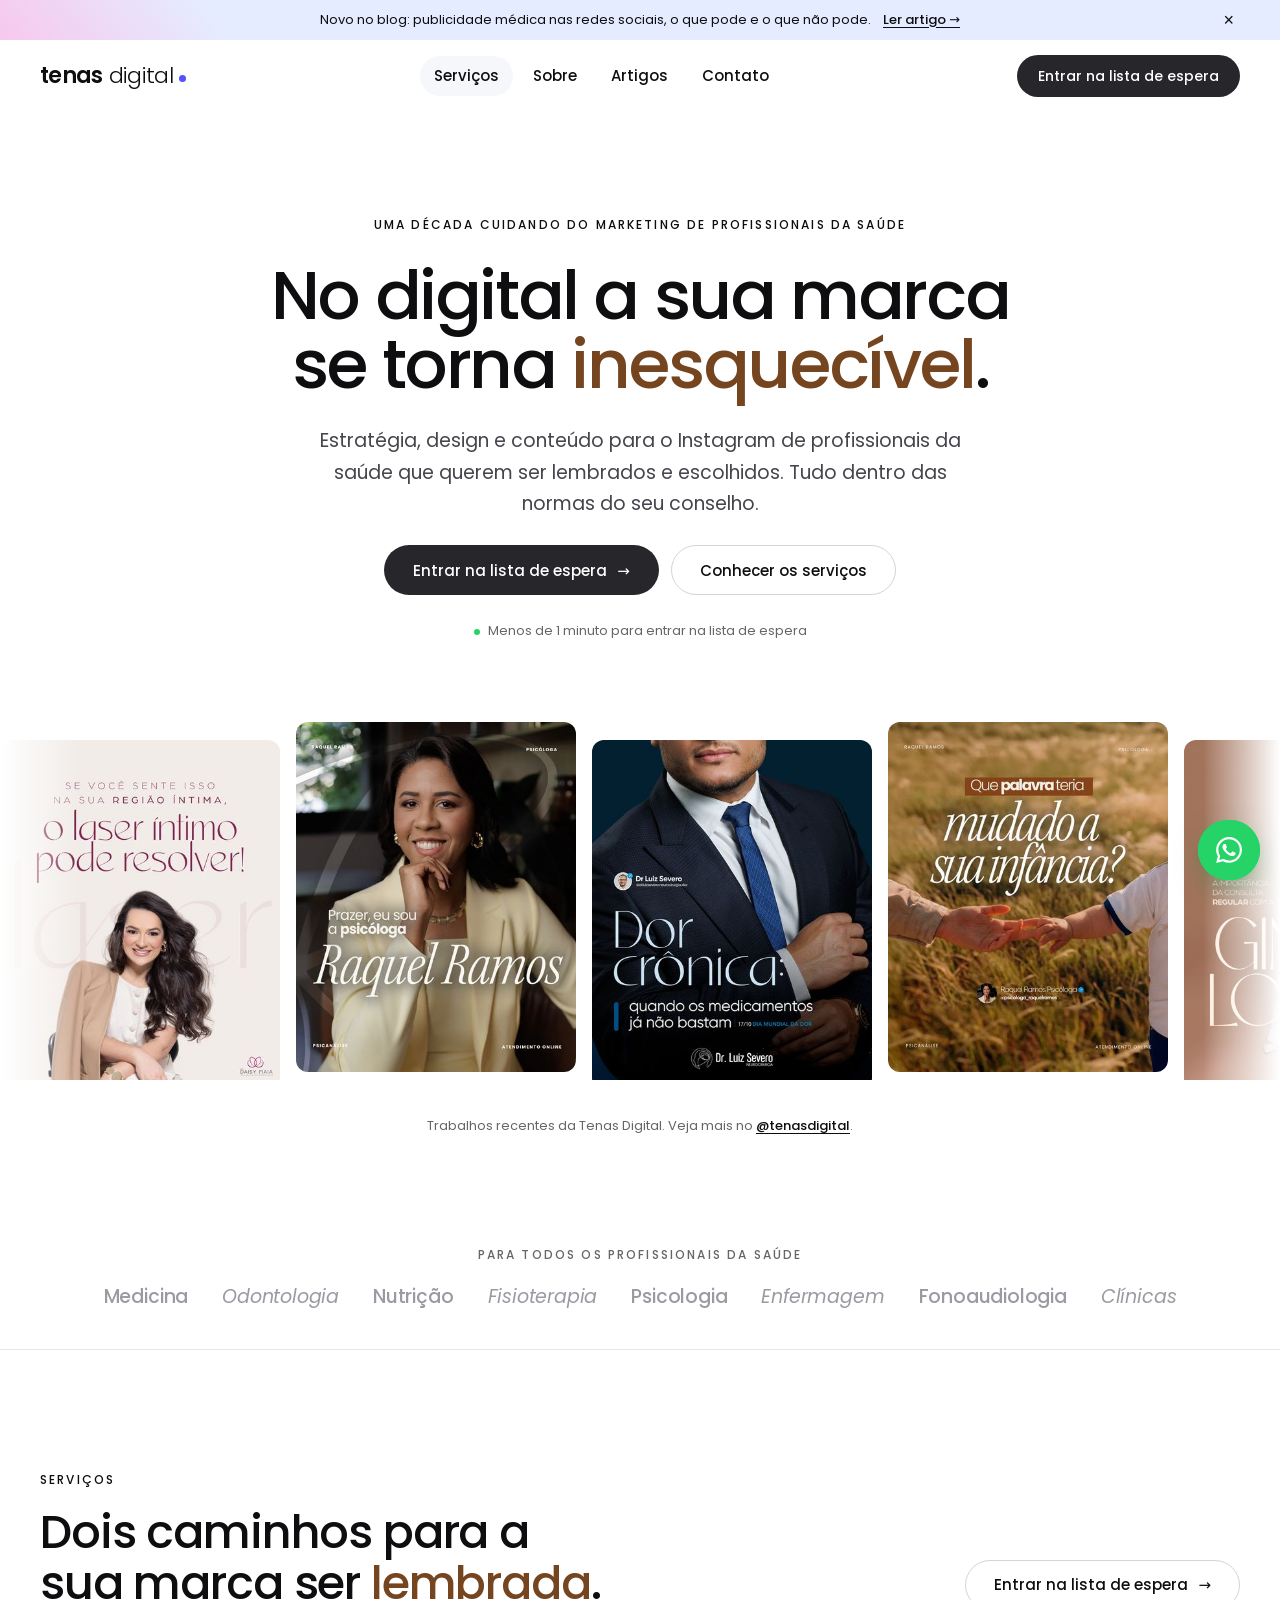
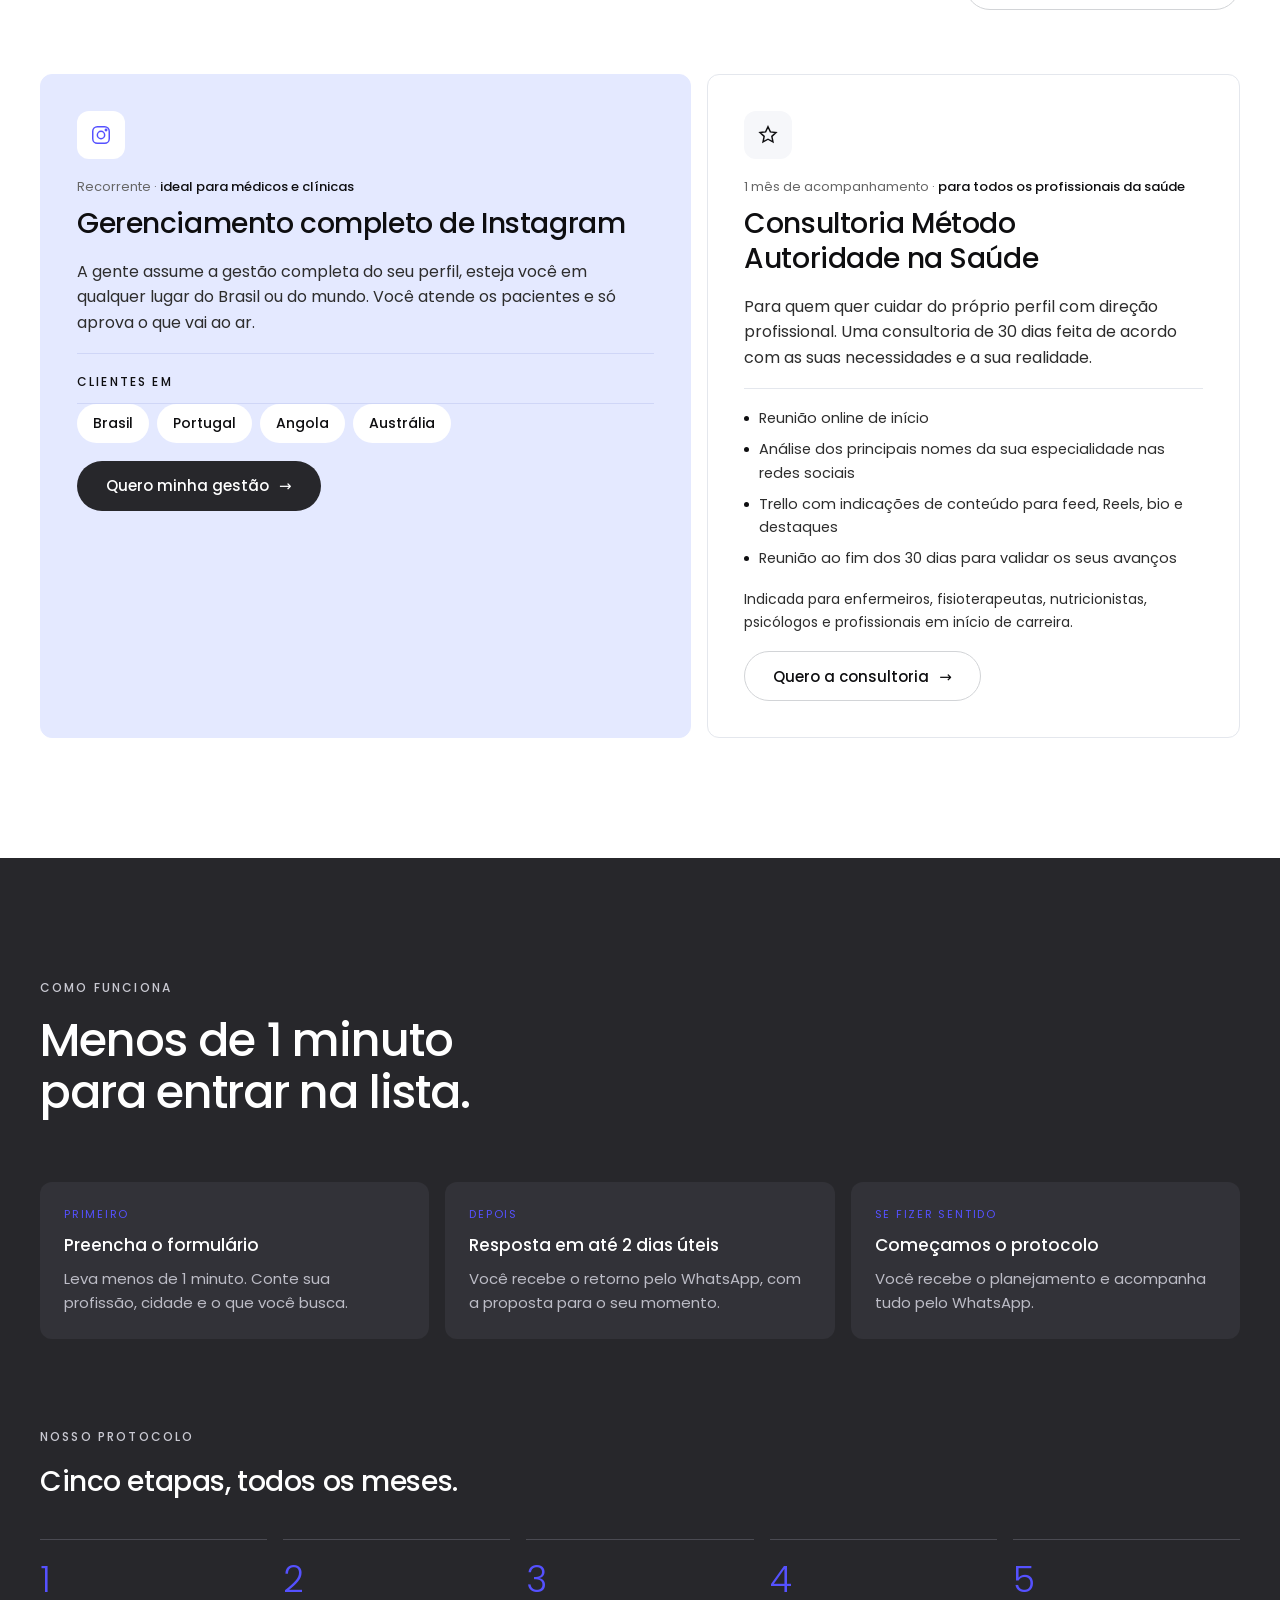
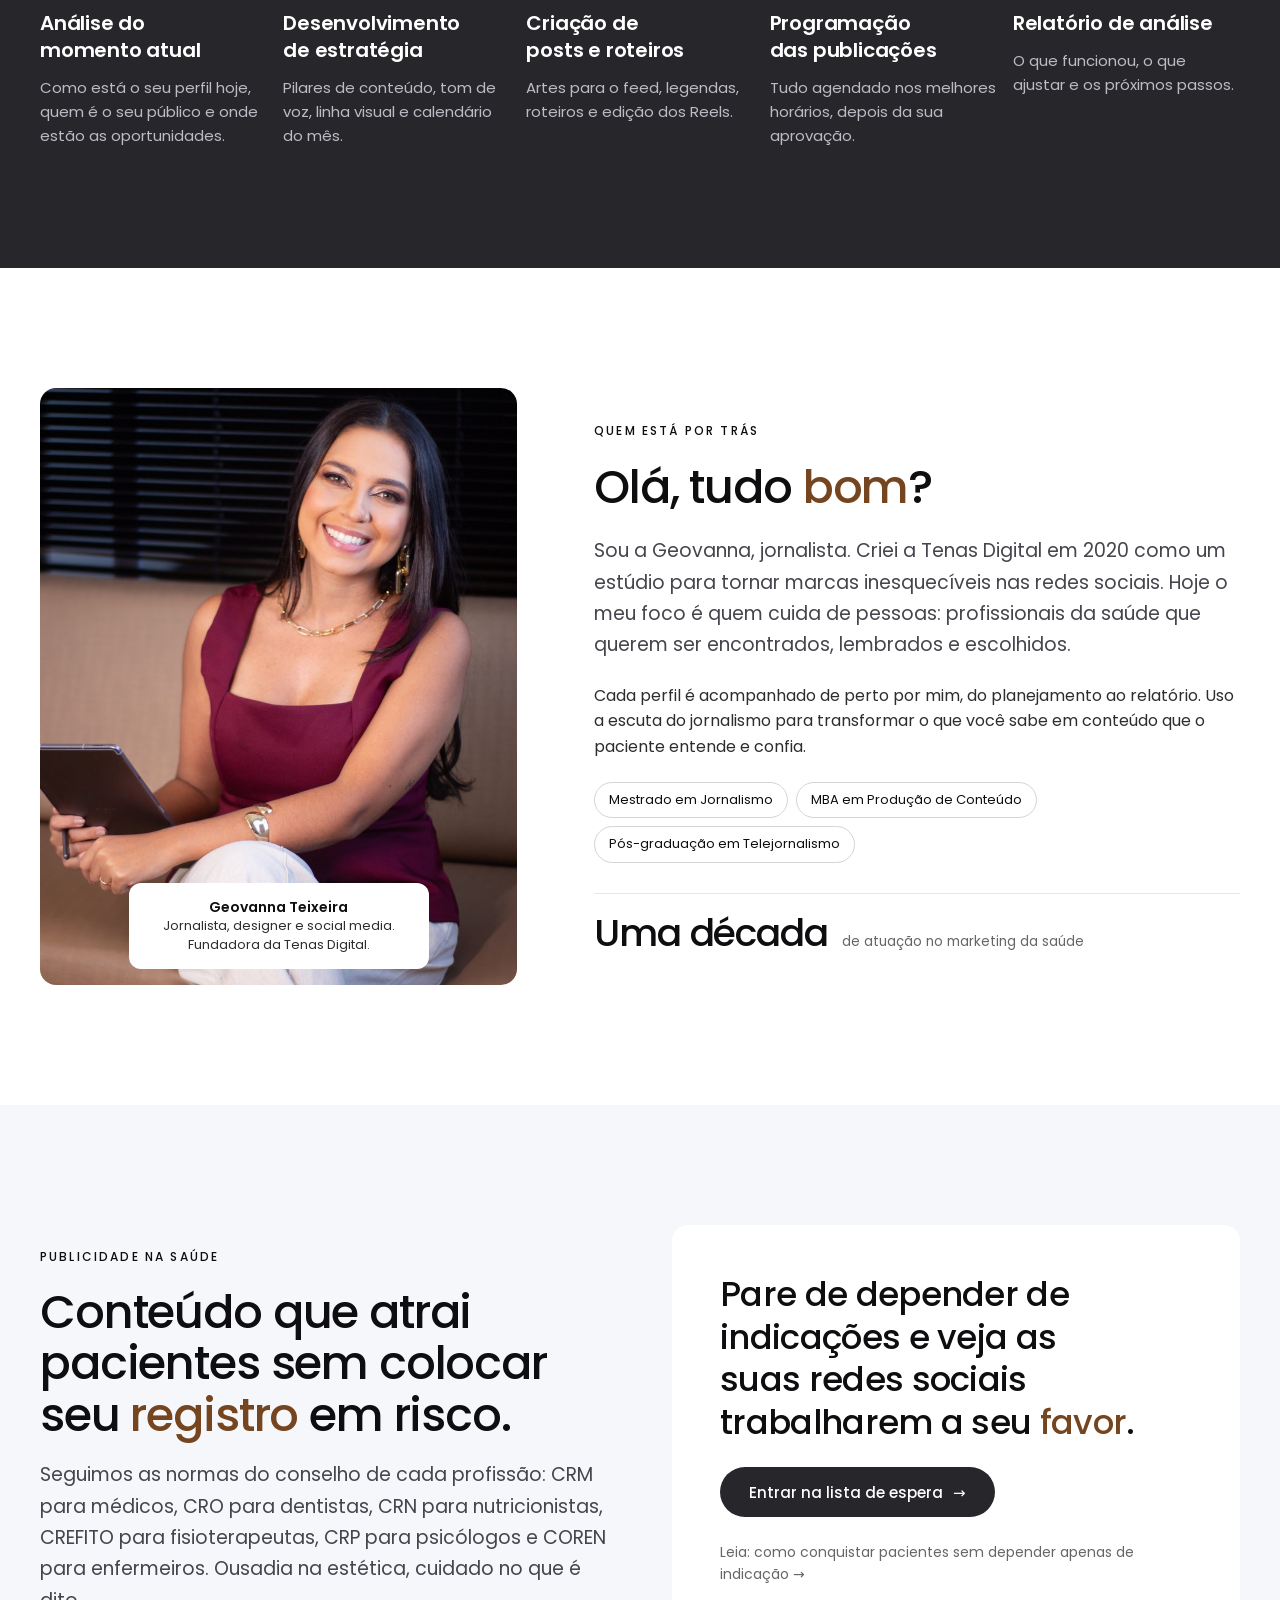
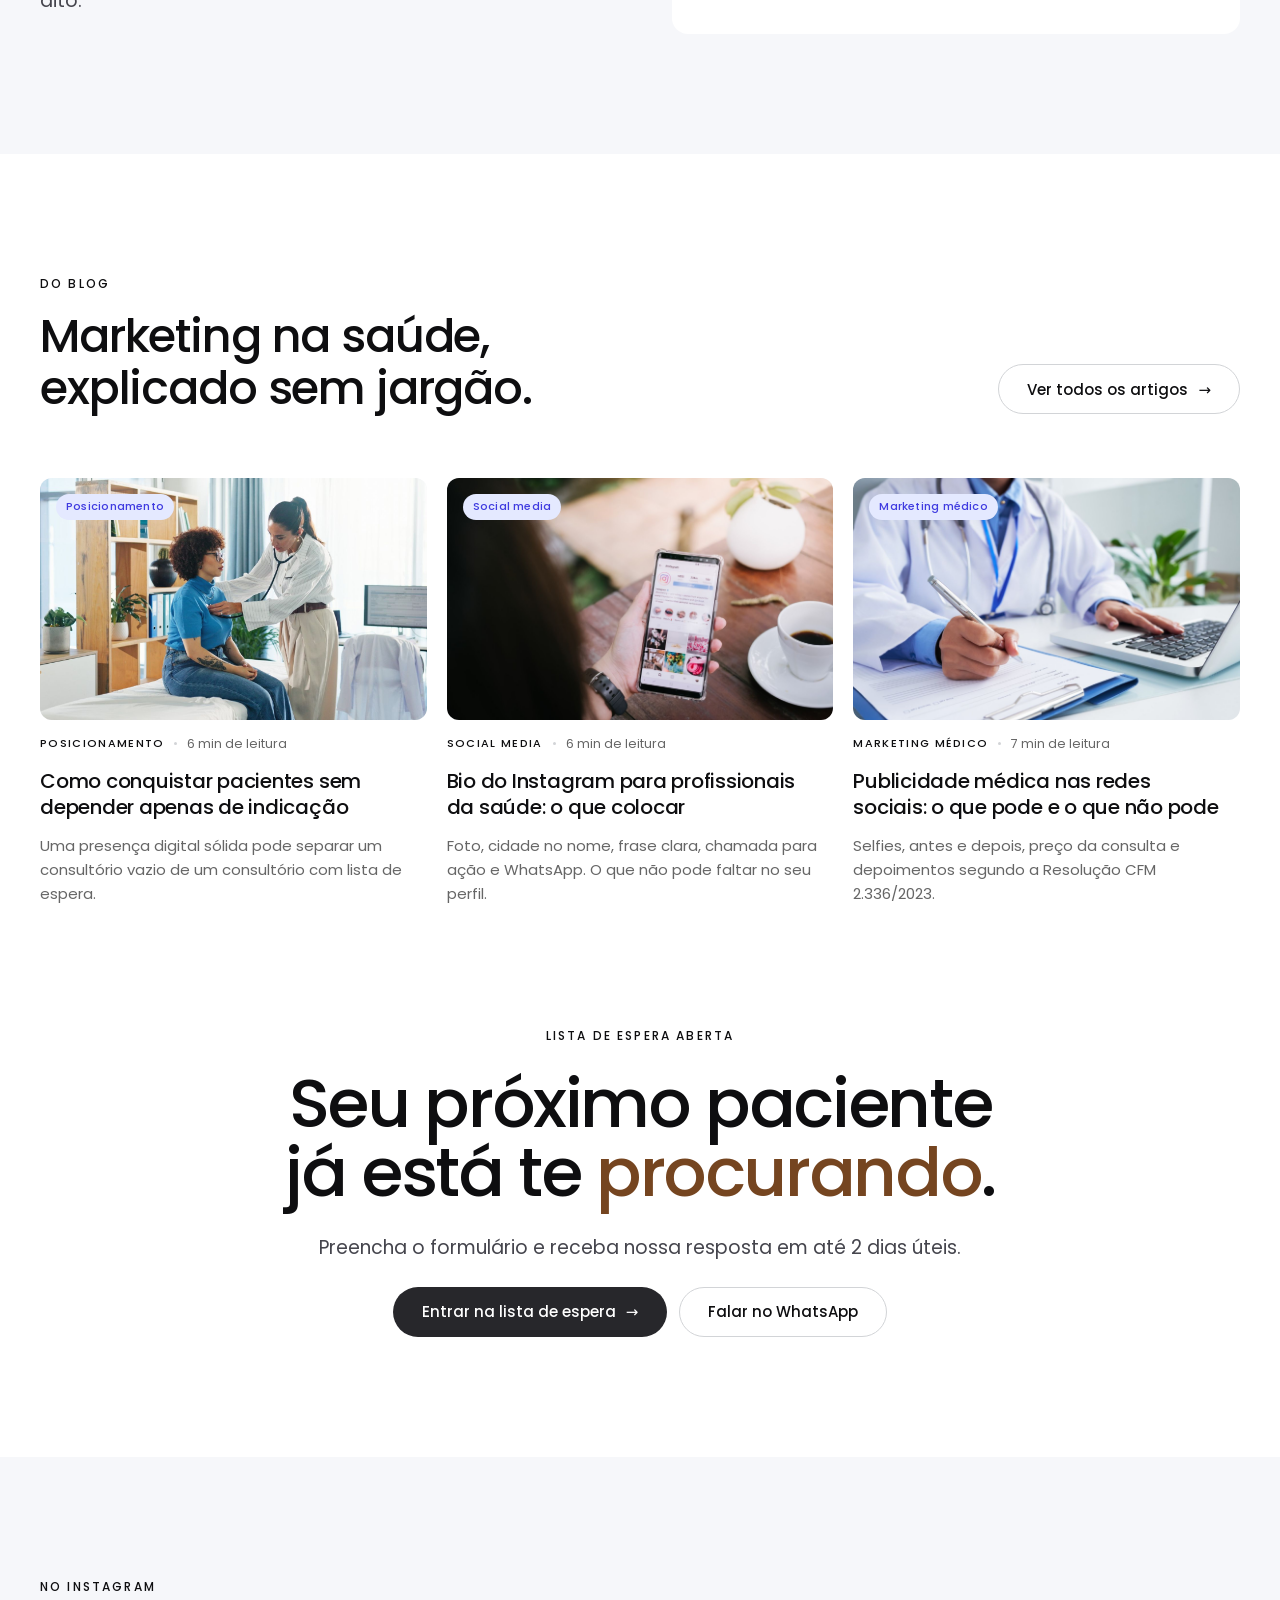
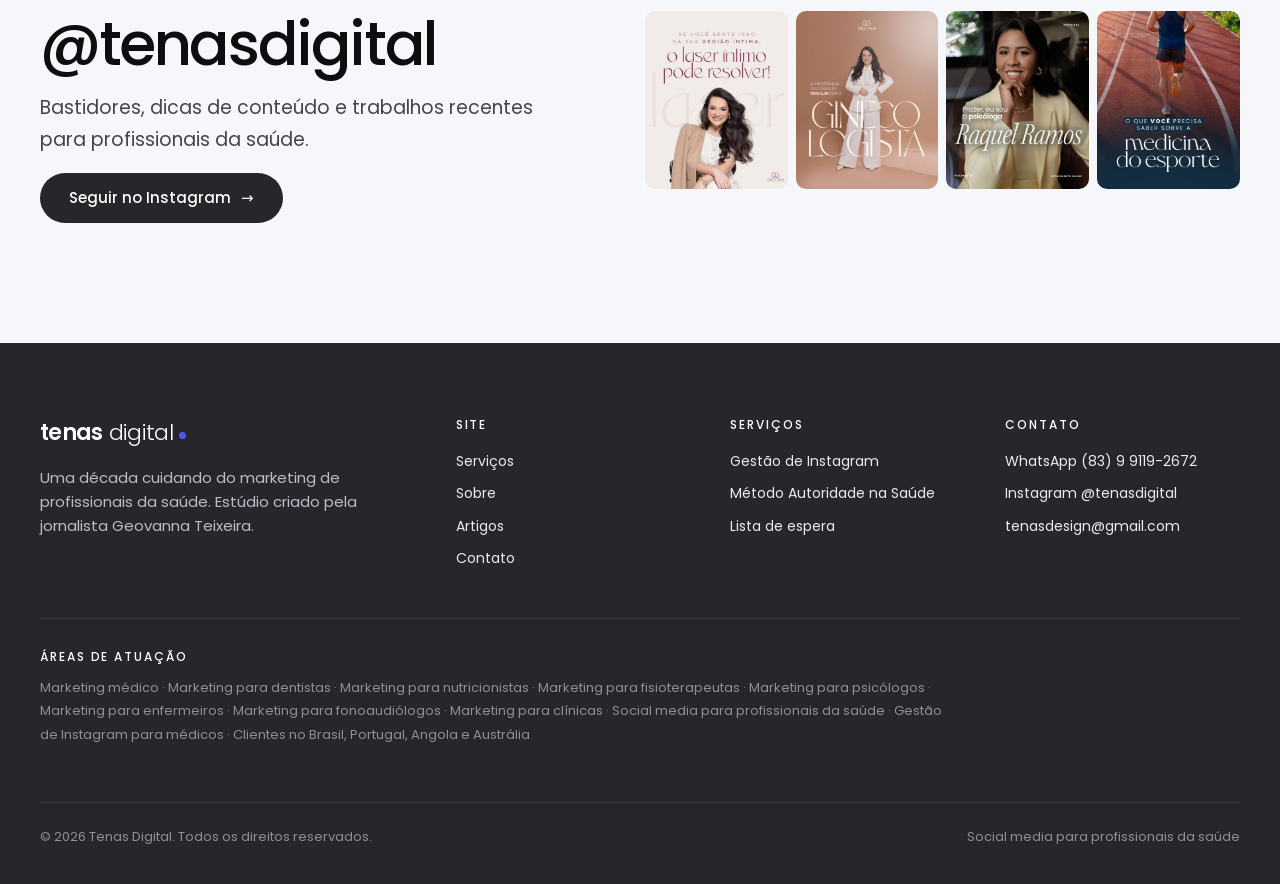
==== commit 277fe739: "Troca lista de normas por frase sobre indicações Co-Authored-By: Claude Opus 5.5 <noreply@anthropic." ====
--- a/index.html
+++ b/index.html
@@ -218,16 +218,13 @@
         <h2 class="h-lg" style="margin-top:18px">Conteúdo que atrai pacientes sem colocar seu <span class="accent">registro</span> em risco.</h2>
         <p class="lead">Seguimos as normas do conselho de cada profissão: CRM para médicos, CRO para dentistas, CRN para nutricionistas, CREFITO para fisioterapeutas, CRP para psicólogos e COREN para enfermeiros. Ousadia na estética, cuidado no que é dito.</p>
       </div>
-      <ul class="ethics__list">
-        <li>
-          <svg viewBox="0 0 24 24" fill="none" stroke="currentColor" stroke-width="1.6"><path d="M12 3 4 6v6c0 4.4 3.4 8.2 8 9 4.6-.8 8-4.6 8-9V6l-8-3Z"/><path d="m8.5 12 2.5 2.5 4.5-5"/></svg>
-          <div><b>Registro sempre visível</b><span>CRM, CRO, CRN, CREFITO, CRP ou COREN no perfil e nas peças.</span></div>
-        </li>
-        <li>
-          <svg viewBox="0 0 24 24" fill="none" stroke="currentColor" stroke-width="1.6"><path d="M4 5h16v11H8l-4 4V5Z"/></svg>
-          <div><b>Informação que o paciente entende</b><span>Termos técnicos traduzidos para o dia a dia, sem perder a precisão.</span></div>
-        </li>
-      </ul>
+      <div class="ethics__card">
+        <p class="ethics__quote">Pare de depender de indicações e veja as suas redes sociais trabalharem a seu <span class="accent">favor</span>.</p>
+        <div class="hero__actions" style="justify-content:flex-start">
+          <a class="btn btn--dark" href="contato.html">Entrar na lista de espera <span class="arrow">→</span></a>
+        </div>
+        <a class="ethics__link" href="como-conquistar-pacientes-sem-depender-de-indicacao.html">Leia: como conquistar pacientes sem depender apenas de indicação <span class="arrow">→</span></a>
+      </div>
     </div>
   </section>
 
--- a/assets/styles.css
+++ b/assets/styles.css
@@ -692,3 +692,10 @@
 /* Faixa de aviso: espaço para o botão de fechar no celular */
 .announce .container { padding-right: calc(var(--gutter-r) + 32px); padding-left: calc(var(--gutter) + 32px); flex-wrap: wrap; column-gap: 12px; row-gap: 2px; }
 .announce a { white-space: nowrap; }
+
+/* Bloco de frase no lugar da lista de normas */
+.ethics { align-items: center; }
+.ethics__card { background: #fff; border-radius: 16px; padding: clamp(28px, 4vw, 48px); display: grid; gap: 24px; }
+.ethics__quote { font-size: clamp(24px, 2.8vw, 34px); line-height: 1.25; letter-spacing: -0.02em; font-weight: 500; color: var(--ink); text-wrap: balance; }
+.ethics__link { font-size: 14px; color: var(--muted); text-decoration: none; }
+.ethics__link:hover { color: var(--ink); text-decoration: underline; text-underline-offset: 3px; }
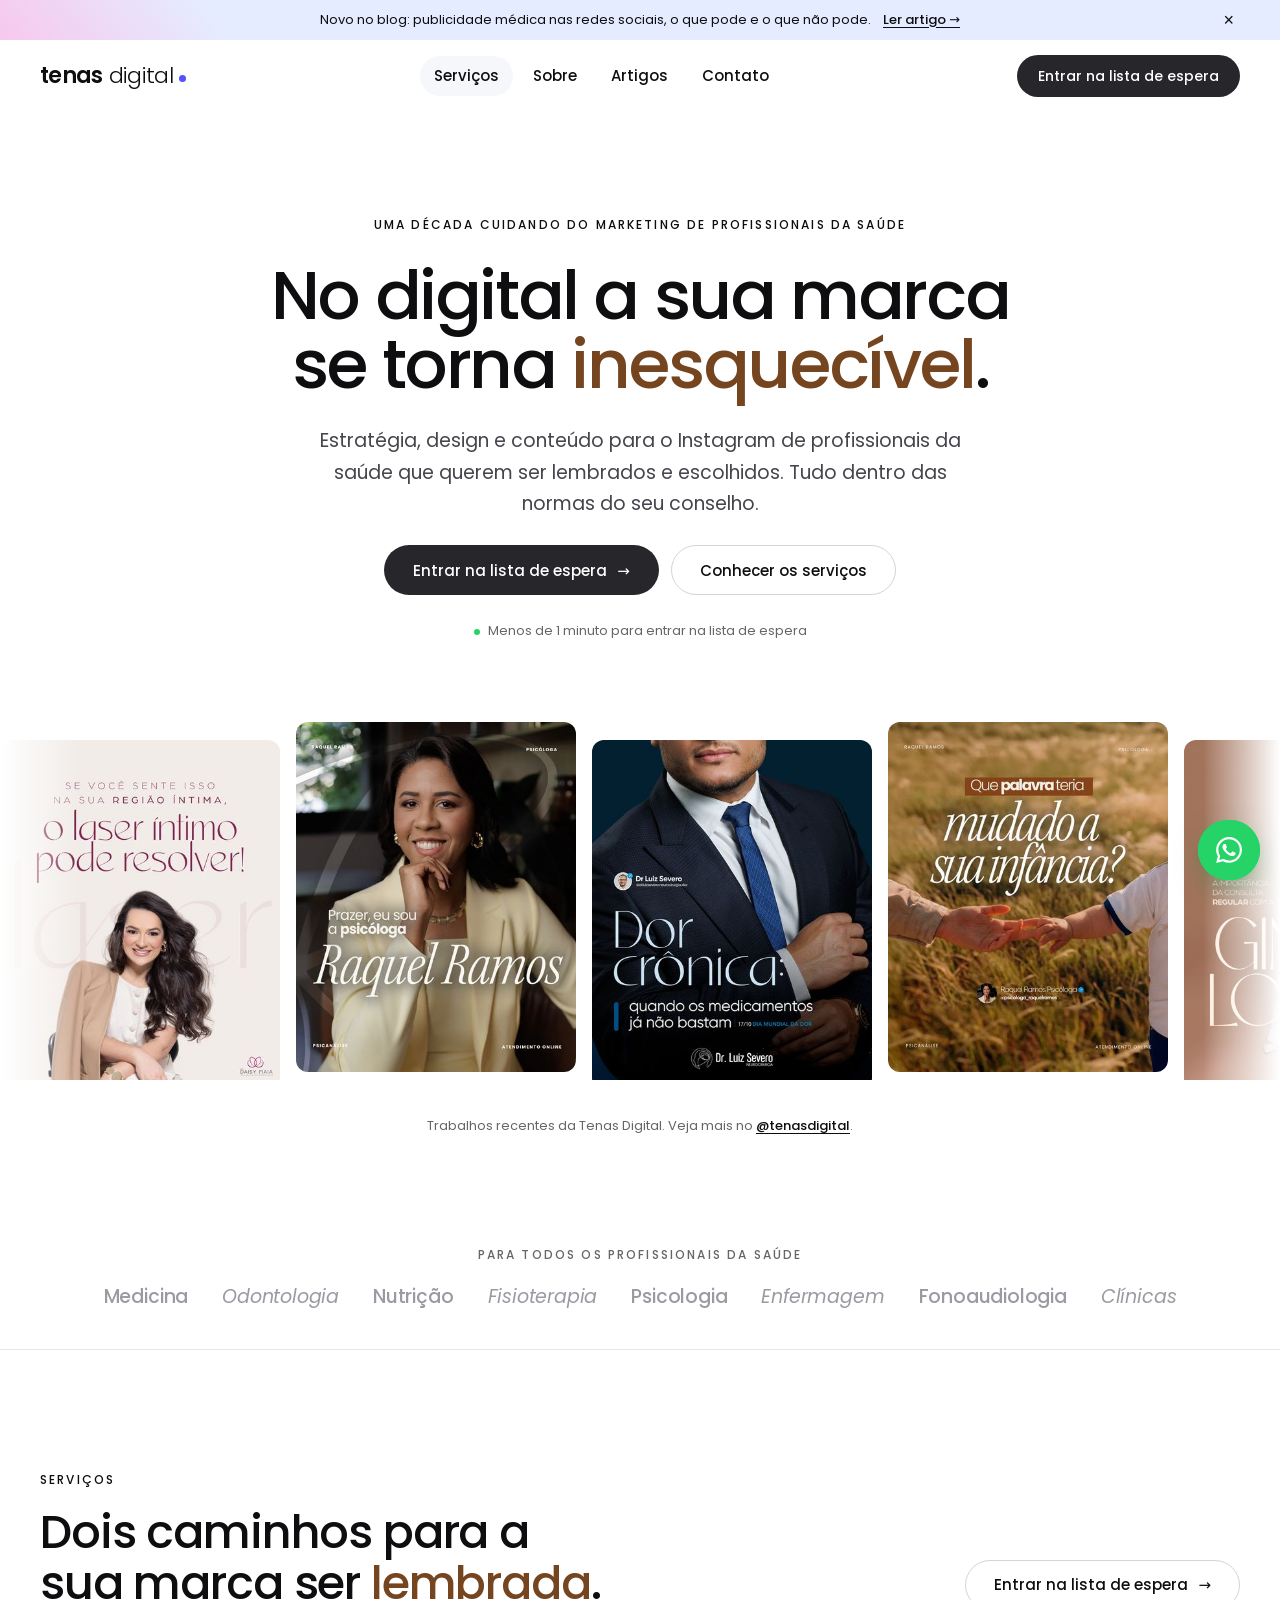
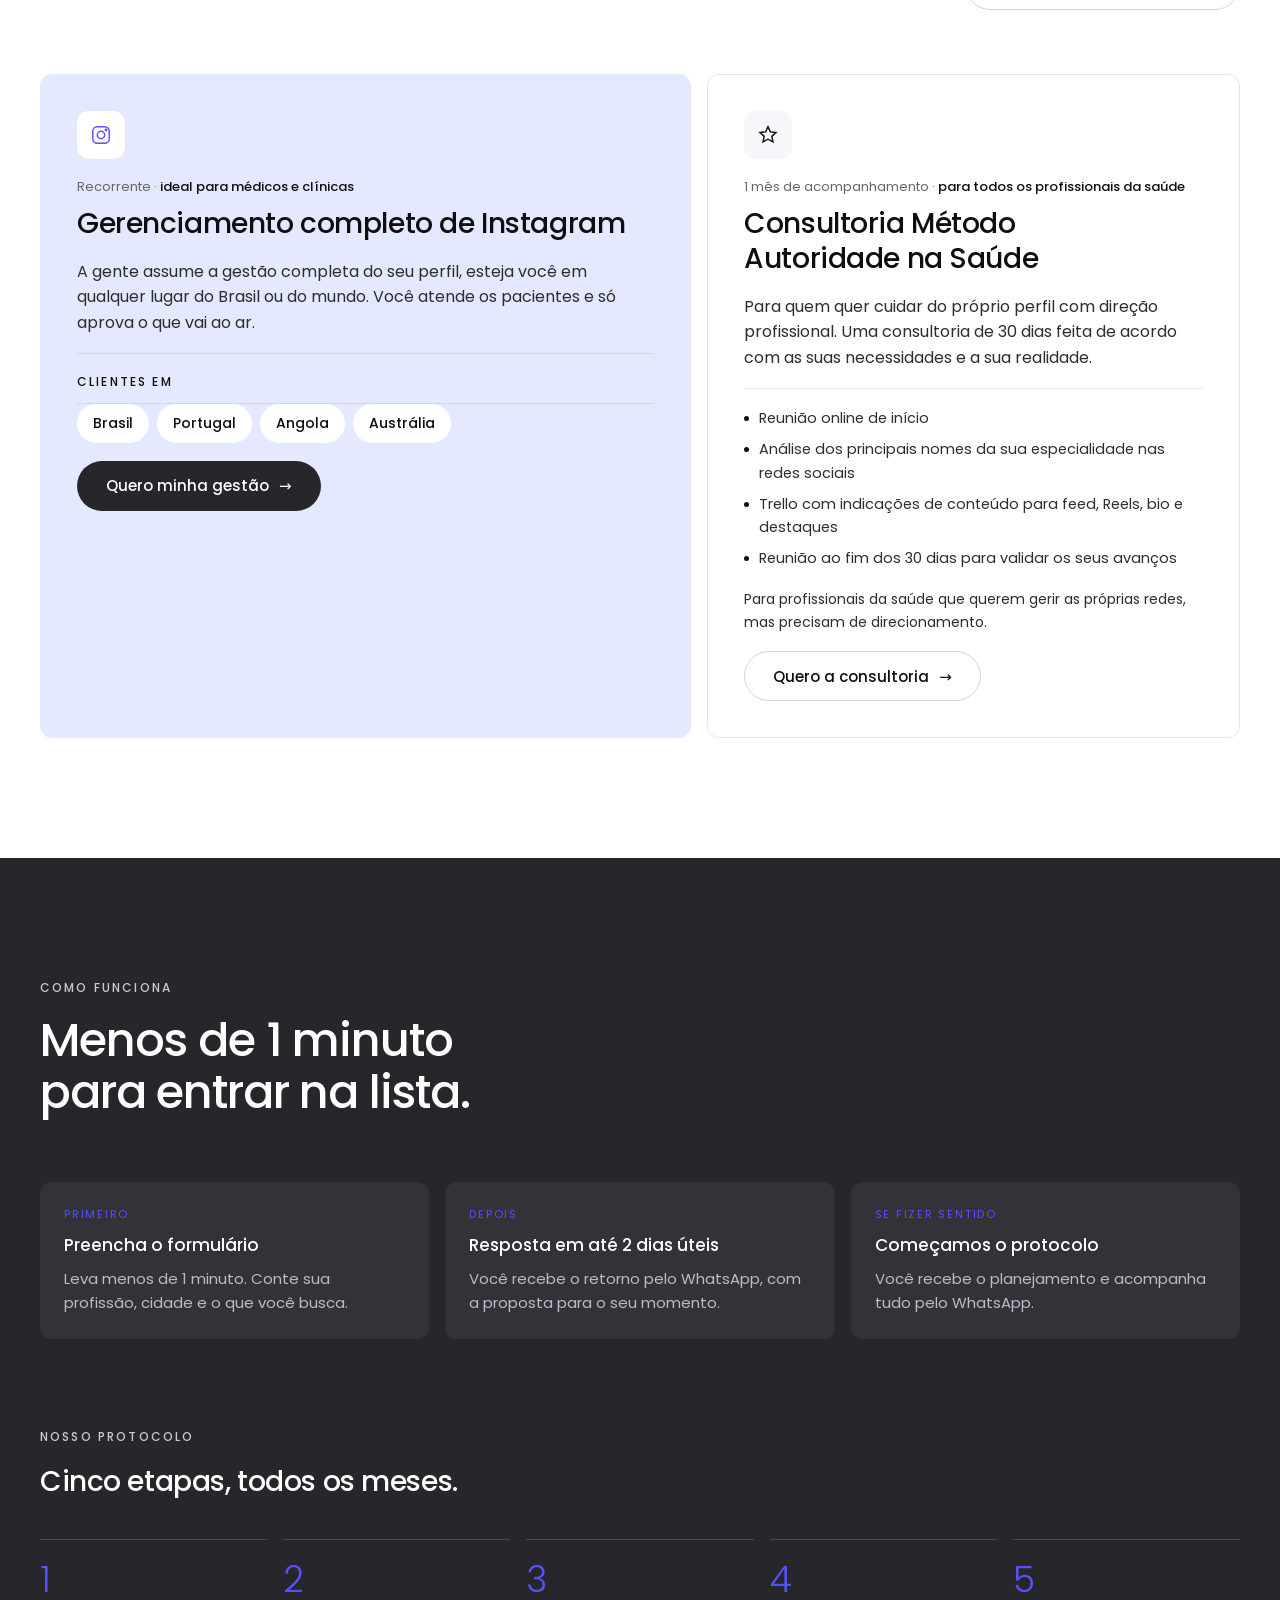
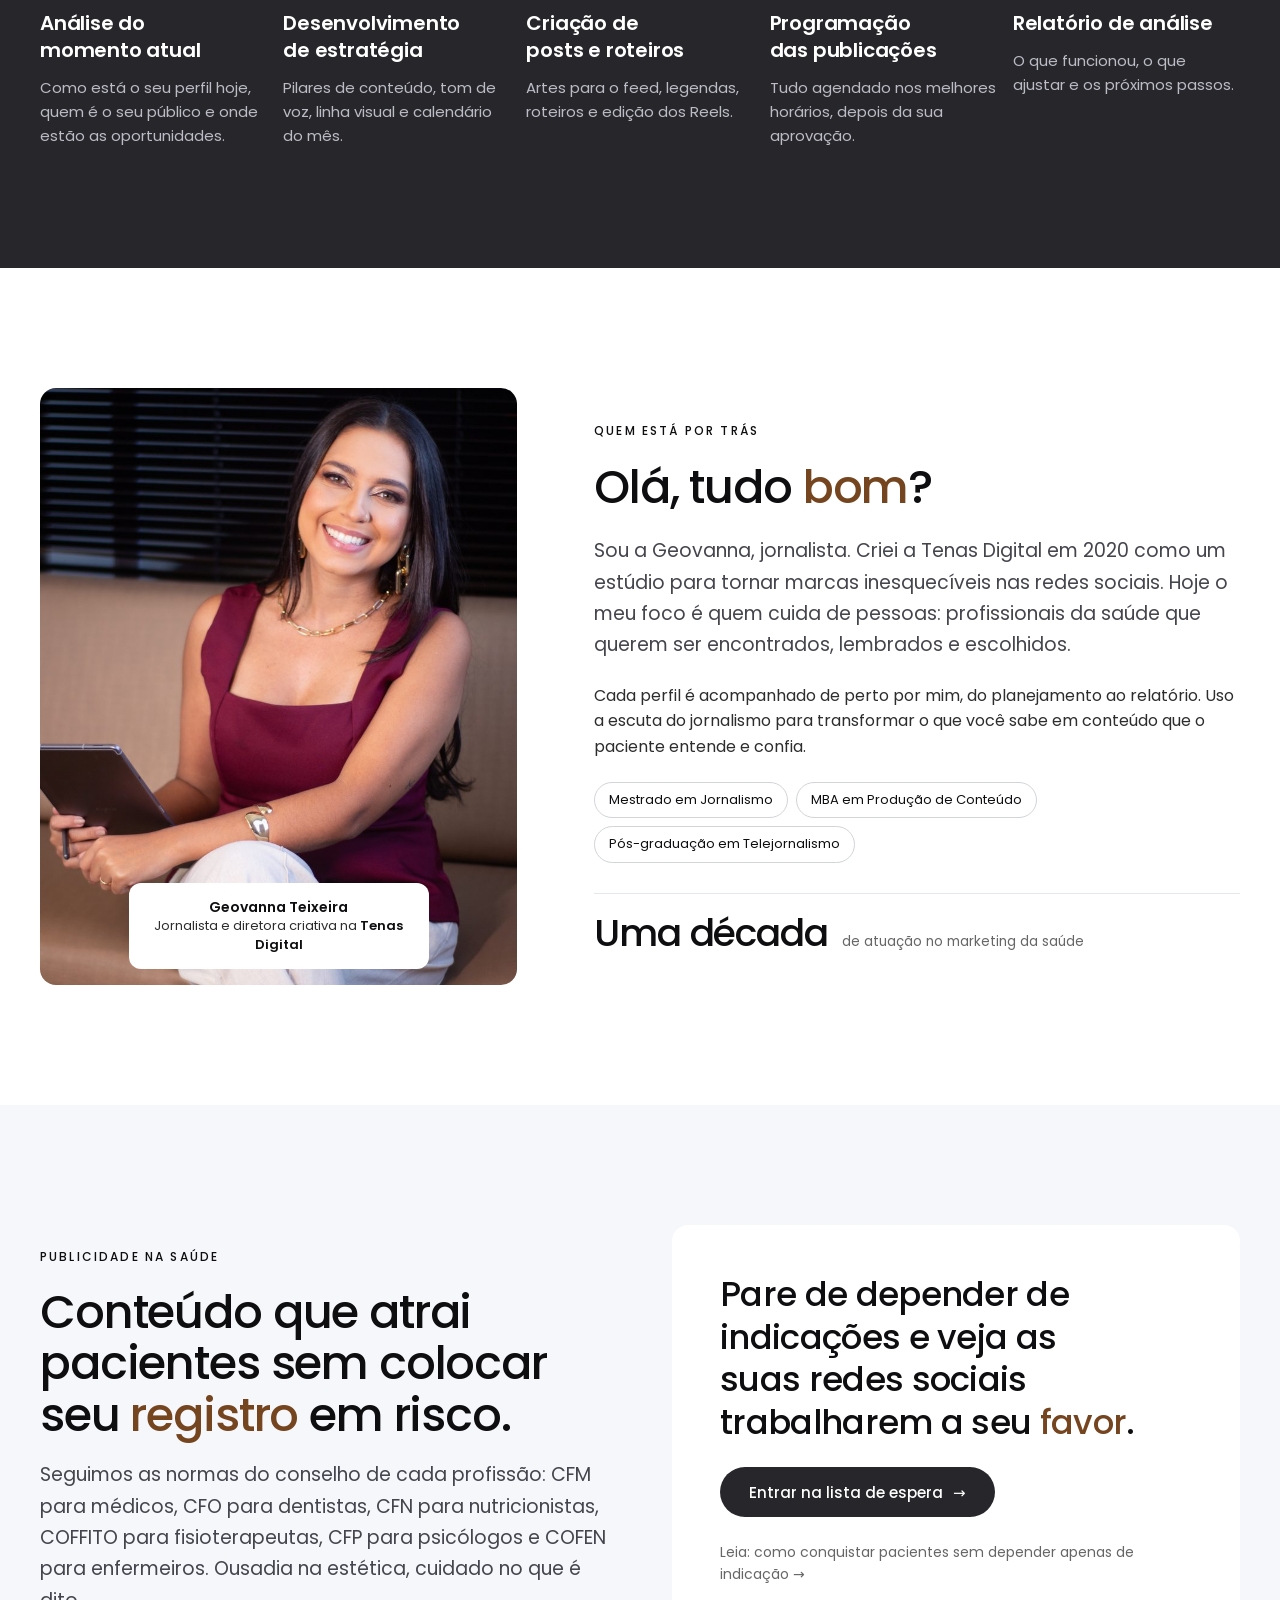
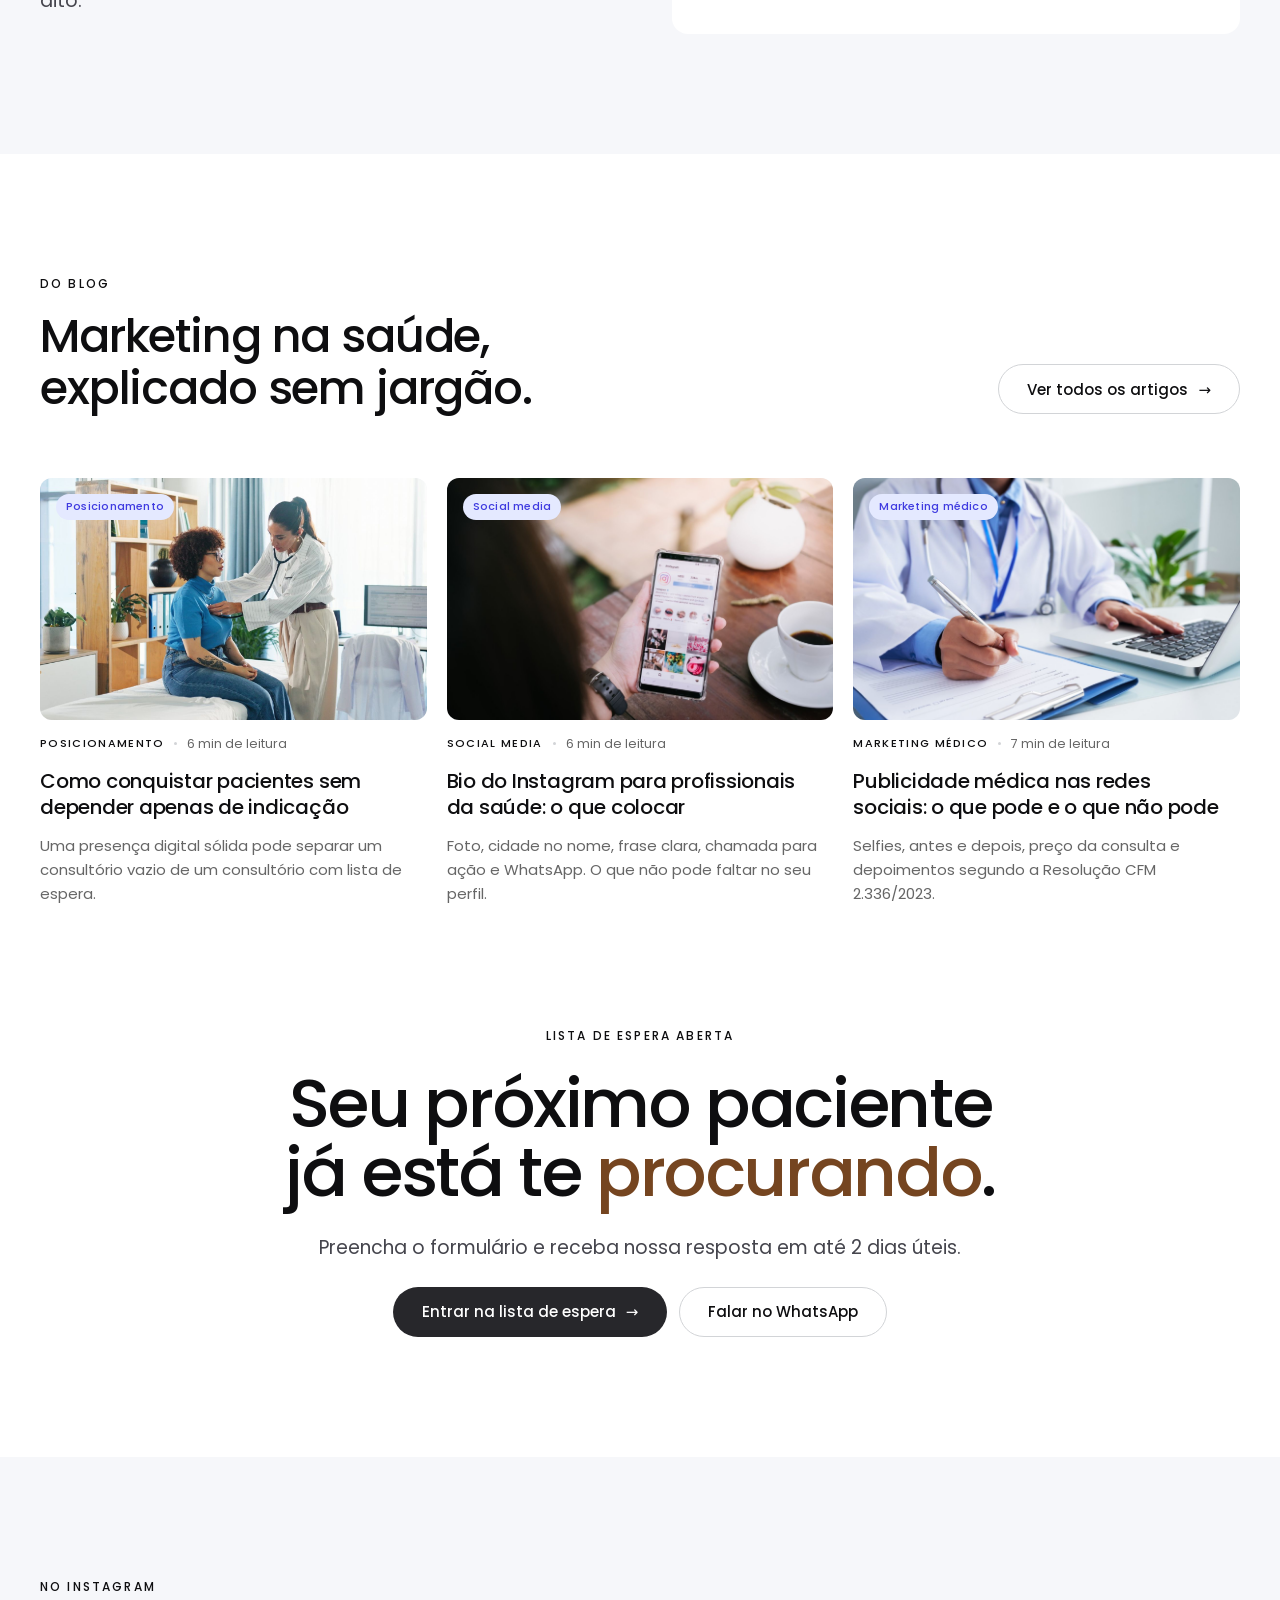
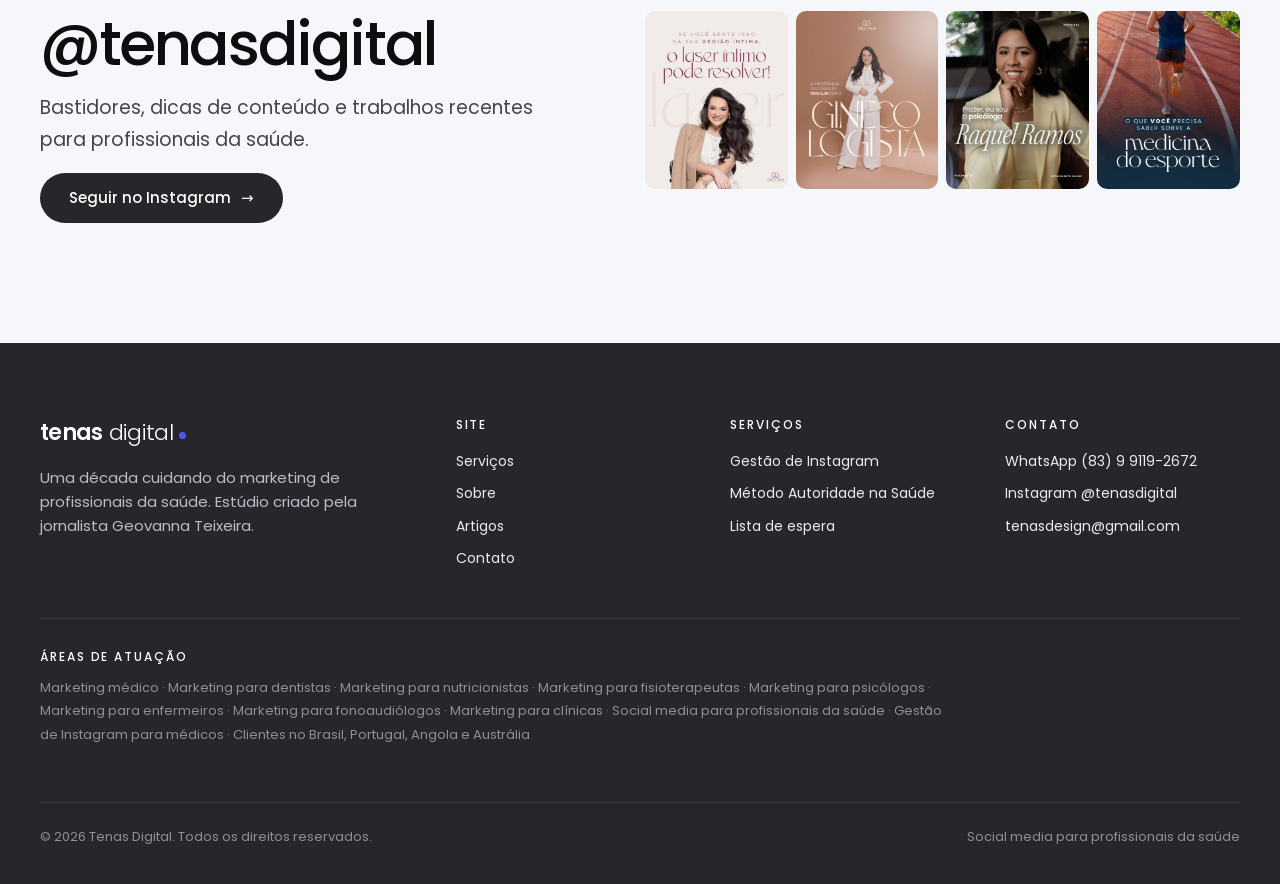
==== commit 93d265f1: "Conselhos federais, novo texto do selo e da consultoria Co-Authored-By: Claude Opus 5.5 <noreply@ant" ====
--- a/index.html
+++ b/index.html
@@ -8,7 +8,12 @@
   <meta property="og:title" content="Tenas Digital — Social media para profissionais da saúde">
   <meta property="og:description" content="Uma década cuidando do marketing de profissionais da saúde. Gestão de Instagram e Consultoria Método Autoridade na Saúde.">
   <meta property="og:type" content="website">
-  <meta property="og:image" content="assets/geovanna.jpg">
+  <meta property="og:image" content="https://tenasdigital.com/assets/geovanna.jpg">
+  <meta property="og:url" content="https://tenasdigital.com/">
+  <meta property="og:site_name" content="Tenas Digital">
+  <meta property="og:locale" content="pt_BR">
+  <meta name="twitter:card" content="summary_large_image">
+  <link rel="canonical" href="https://tenasdigital.com/">
   <link rel="icon" href="assets/favicon.svg" type="image/svg+xml">
   <link rel="preconnect" href="https://fonts.googleapis.com">
   <link rel="preconnect" href="https://fonts.gstatic.com" crossorigin>
@@ -16,7 +21,7 @@
   <link rel="stylesheet" href="assets/styles.css">
   <script src="assets/main.js" defer></script>
   <script type="application/ld+json">
-  {"@context":"https://schema.org","@type":"ProfessionalService","name":"Tenas Digital",
+  {"@context":"https://schema.org","@type":"ProfessionalService","name":"Tenas Digital","url":"https://tenasdigital.com/","image":"https://tenasdigital.com/assets/geovanna.jpg",
    "description":"Social media, marketing médico e marketing para profissionais da saúde: gestão completa de Instagram e Consultoria Método Autoridade na Saúde.",
    "founder":{"@type":"Person","name":"Geovanna Teixeira","jobTitle":"Jornalista e social media"},
    "foundingDate":"2020","telephone":"+55 83 99119-2672","email":"tenasdesign@gmail.com",
@@ -151,7 +156,7 @@
             <li>Trello com indicações de conteúdo para feed, Reels, bio e destaques</li>
             <li>Reunião ao fim dos 30 dias para validar os seus avanços</li>
           </ul>
-          <p class="small">Indicada para enfermeiros, fisioterapeutas, nutricionistas, psicólogos e profissionais em início de carreira.</p>
+          <p class="small">Para profissionais da saúde que querem gerir as próprias redes, mas precisam de direcionamento.</p>
           <a class="btn btn--ghost" href="contato.html">Quero a consultoria <span class="arrow">→</span></a>
         </article>
       </div>
@@ -191,7 +196,7 @@
     <div class="container about">
       <div class="about__photo">
         <img src="assets/geovanna.jpg" alt="Geovanna Teixeira, fundadora da Tenas Digital" width="800" height="1422" loading="lazy">
-        <div class="about__badge"><b>Geovanna Teixeira</b>Jornalista, designer e social media. Fundadora da Tenas Digital.</div>
+        <div class="about__badge"><b>Geovanna Teixeira</b>Jornalista e diretora criativa na <strong>Tenas Digital</strong></div>
       </div>
       <div class="about__body">
         <span class="eyebrow">Quem está por trás</span>
@@ -216,7 +221,7 @@
       <div>
         <span class="eyebrow">Publicidade na saúde</span>
         <h2 class="h-lg" style="margin-top:18px">Conteúdo que atrai pacientes sem colocar seu <span class="accent">registro</span> em risco.</h2>
-        <p class="lead">Seguimos as normas do conselho de cada profissão: CRM para médicos, CRO para dentistas, CRN para nutricionistas, CREFITO para fisioterapeutas, CRP para psicólogos e COREN para enfermeiros. Ousadia na estética, cuidado no que é dito.</p>
+        <p class="lead">Seguimos as normas do conselho de cada profissão: CFM para médicos, CFO para dentistas, CFN para nutricionistas, COFFITO para fisioterapeutas, CFP para psicólogos e COFEN para enfermeiros. Ousadia na estética, cuidado no que é dito.</p>
       </div>
       <div class="ethics__card">
         <p class="ethics__quote">Pare de depender de indicações e veja as suas redes sociais trabalharem a seu <span class="accent">favor</span>.</p>
--- a/assets/styles.css
+++ b/assets/styles.css
@@ -699,3 +699,4 @@
 .ethics__quote { font-size: clamp(24px, 2.8vw, 34px); line-height: 1.25; letter-spacing: -0.02em; font-weight: 500; color: var(--ink); text-wrap: balance; }
 .ethics__link { font-size: 14px; color: var(--muted); text-decoration: none; }
 .ethics__link:hover { color: var(--ink); text-decoration: underline; text-underline-offset: 3px; }
+.about__badge strong { font-weight: 600; color: var(--ink); }
